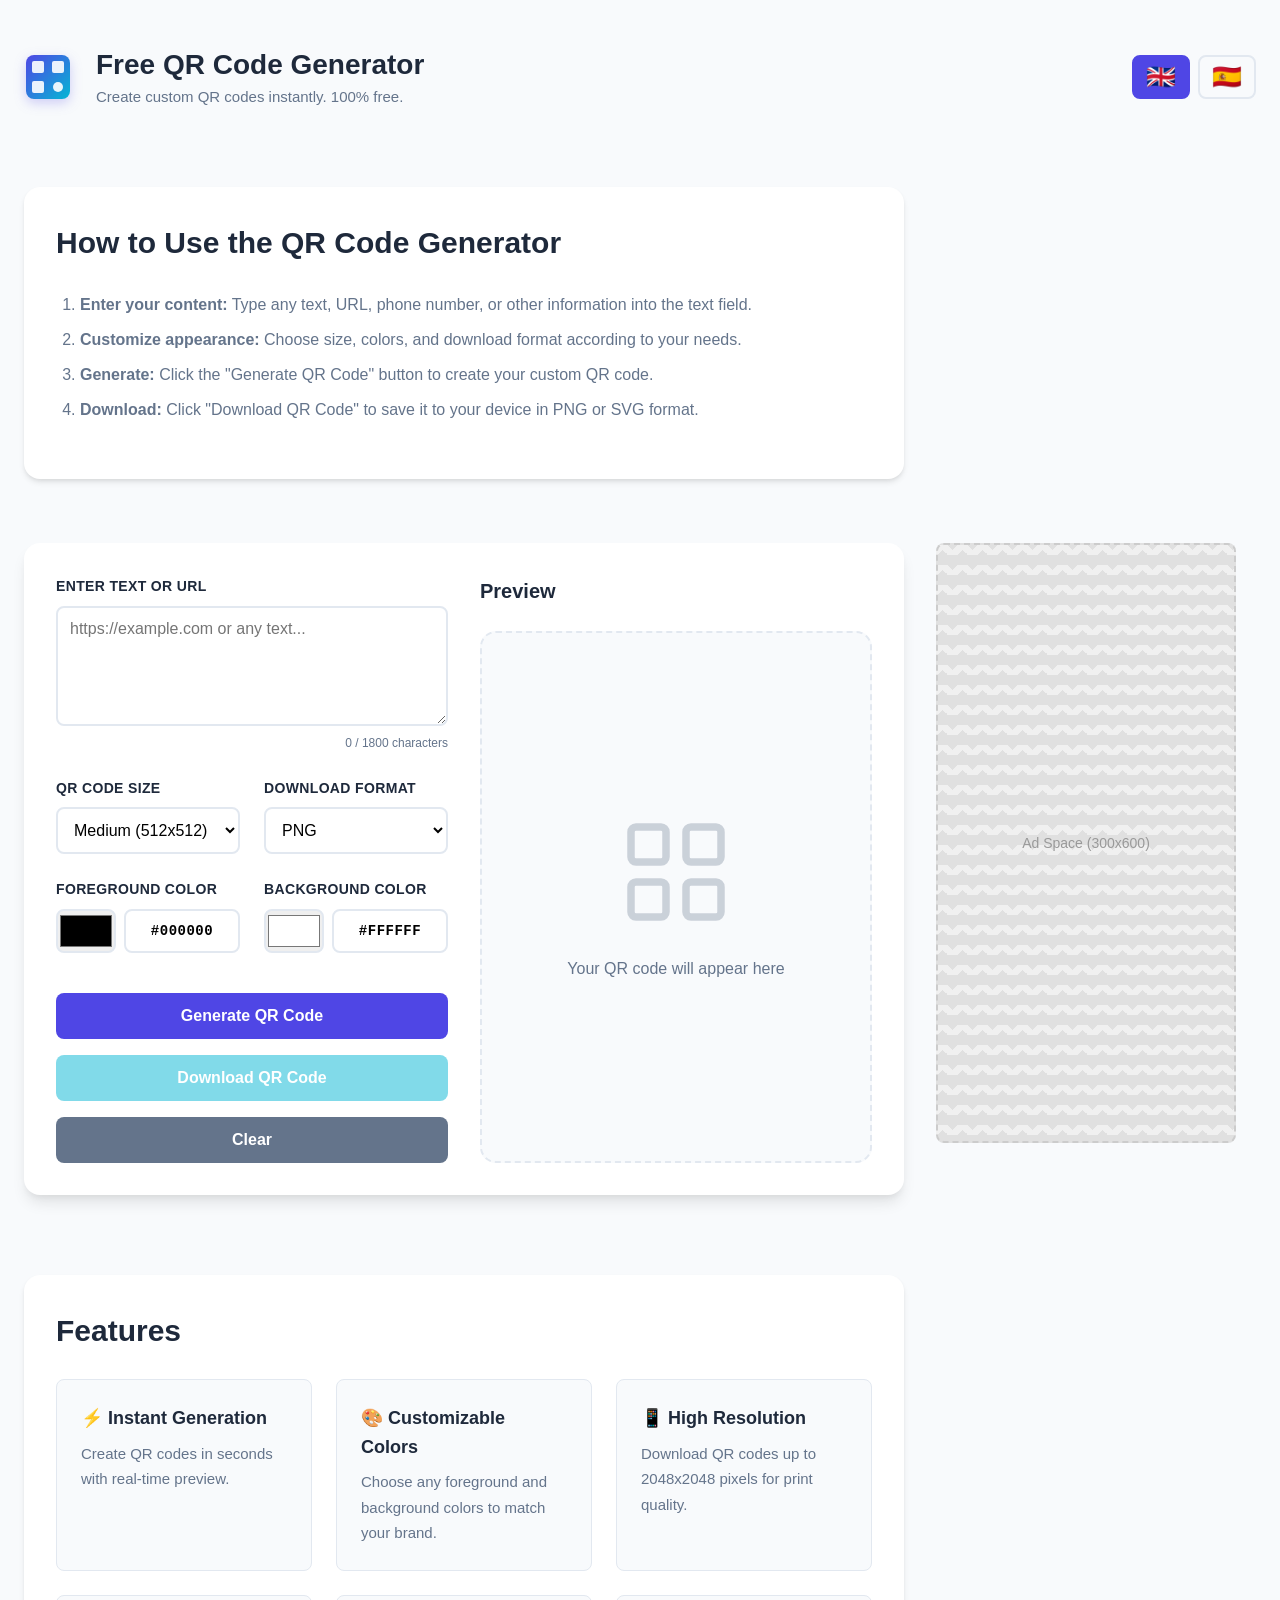
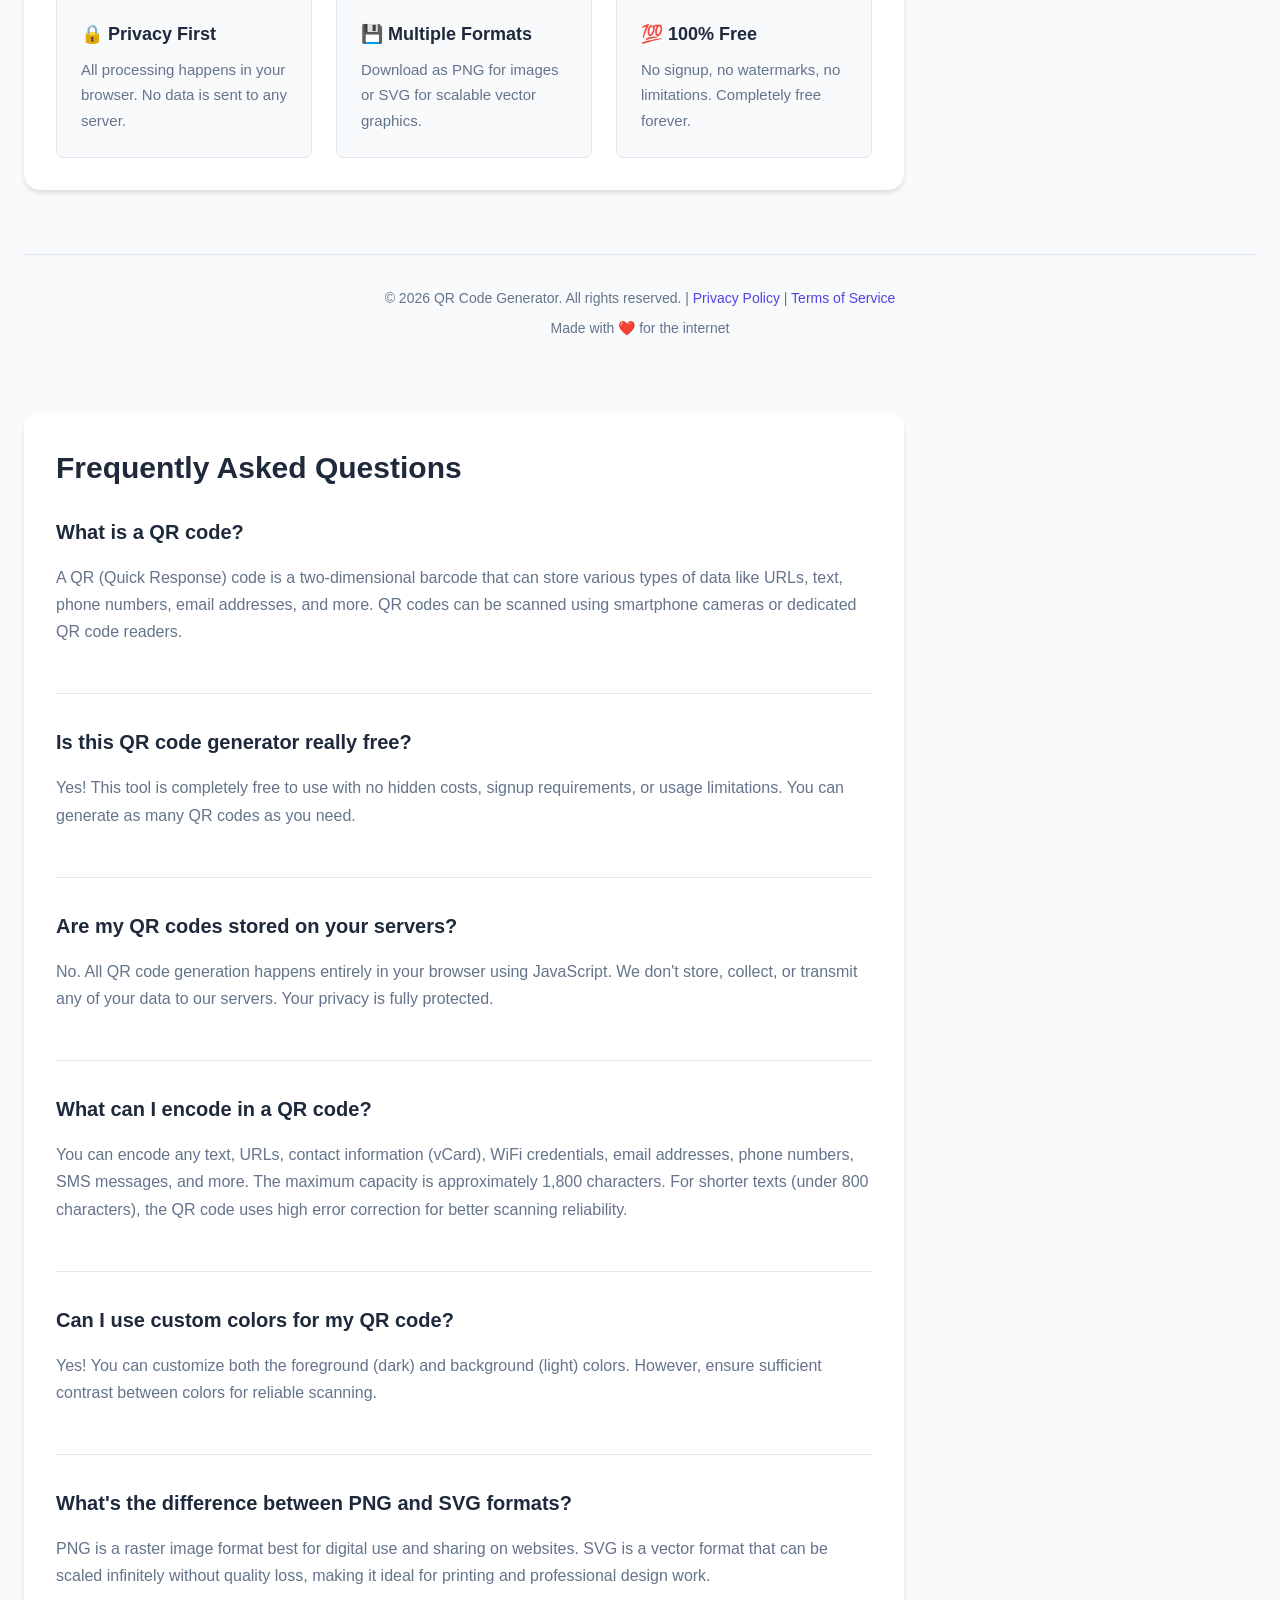
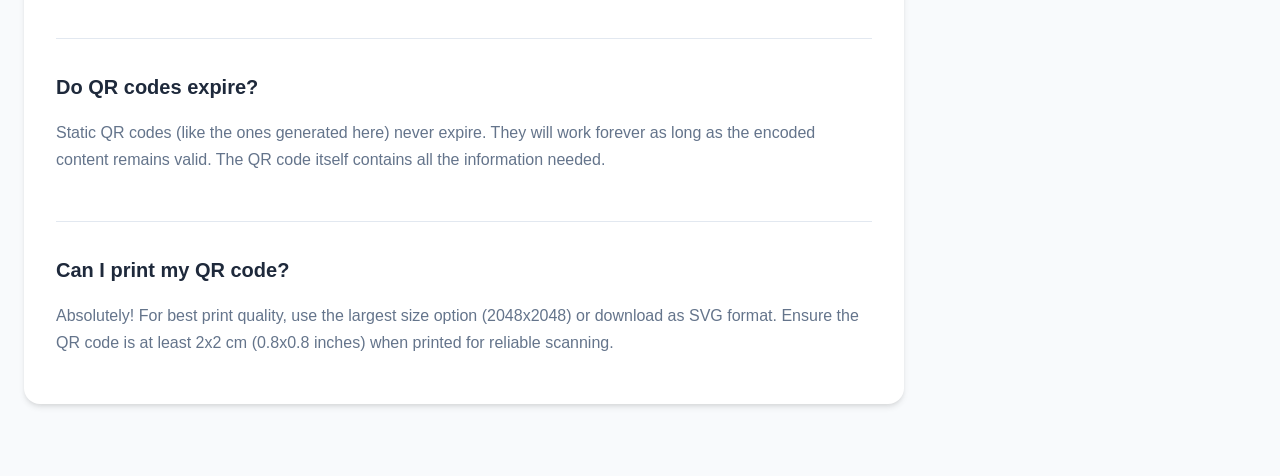
==== index.html @ e2b8b2aa "Comment out AdSense placeholders for clean appearance" ====
<!DOCTYPE html>
<html lang="en">

<head>
    <meta charset="UTF-8">
    <meta name="viewport" content="width=device-width, initial-scale=1.0">

    <!-- SEO Meta Tags -->
    <title>Free QR Code Generator - Create Custom QR Codes Online</title>
    <meta name="description"
        content="Generate free QR codes instantly. Create custom QR codes with colors, logos, and download in PNG or SVG format. No signup required. 100% free online QR code generator.">
    <meta name="keywords"
        content="qr code generator, free qr code, create qr code, custom qr code, qr code maker, online qr code generator">
    <meta name="author" content="QR Code Generator">
    <meta name="robots" content="index, follow">

    <!-- Open Graph / Facebook -->
    <meta property="og:type" content="website">
    <meta property="og:url" content="https://rohitjagtap1991.github.io/qr-code-generator/">
    <meta property="og:title" content="Free QR Code Generator - Create Custom QR Codes Online">
    <meta property="og:description"
        content="Generate free QR codes instantly. Create custom QR codes with colors and download in multiple formats.">
    <meta property="og:image" content="https://rohitjagtap1991.github.io/qr-code-generator/og-image.png">

    <!-- Twitter -->
    <meta property="twitter:card" content="summary_large_image">
    <meta property="twitter:url" content="https://rohitjagtap1991.github.io/qr-code-generator/">
    <meta property="twitter:title" content="Free QR Code Generator - Create Custom QR Codes Online">
    <meta property="twitter:description"
        content="Generate free QR codes instantly. Create custom QR codes with colors and download in multiple formats.">
    <meta property="twitter:image" content="https://rohitjagtap1991.github.io/qr-code-generator/og-image.png">

    <!-- Favicon -->
    <link rel="icon" type="image/svg+xml"
        href="data:image/svg+xml,%3Csvg xmlns='http://www.w3.org/2000/svg' viewBox='0 0 48 48'%3E%3Cdefs%3E%3ClinearGradient id='g' x1='0%25' y1='0%25' x2='100%25' y2='100%25'%3E%3Cstop offset='0%25' style='stop-color:%234f46e5'/%3E%3Cstop offset='100%25' style='stop-color:%2306b6d4'/%3E%3C/linearGradient%3E%3C/defs%3E%3Crect x='2' y='2' width='44' height='44' rx='8' fill='url(%23g)'/%3E%3Crect x='8' y='8' width='12' height='12' rx='2' fill='white' opacity='0.9'/%3E%3Crect x='28' y='8' width='12' height='12' rx='2' fill='white' opacity='0.9'/%3E%3Crect x='8' y='28' width='12' height='12' rx='2' fill='white' opacity='0.9'/%3E%3Ccircle cx='34' cy='34' r='5' fill='white' opacity='0.9'/%3E%3C/svg%3E">

    <!-- Stylesheet -->
    <link rel="stylesheet" href="style.css">

    <!-- QR Code Library (Local) -->
    <script src="qrcode.min.js"></script>

    <!-- Structured Data -->
    <script type="application/ld+json">
    {
      "@context": "https://schema.org",
      "@type": "WebApplication",
      "name": "QR Code Generator",
      "description": "Free online QR code generator with customization options",
      "url": "https://rohitjagtap1991.github.io/qr-code-generator/",
      "applicationCategory": "UtilityApplication",
      "offers": {
        "@type": "Offer",
        "price": "0",
        "priceCurrency": "USD"
      }
    }
    </script>
</head>

<body>
    <div class="container">
        <!-- Header -->
        <header>
            <div class="header-content">
                <svg class="logo" width="48" height="48" viewBox="0 0 48 48" fill="none"
                    xmlns="http://www.w3.org/2000/svg">
                    <defs>
                        <linearGradient id="logoGradient" x1="0%" y1="0%" x2="100%" y2="100%">
                            <stop offset="0%" style="stop-color:#4f46e5;stop-opacity:1" />
                            <stop offset="100%" style="stop-color:#06b6d4;stop-opacity:1" />
                        </linearGradient>
                    </defs>
                    <rect x="2" y="2" width="44" height="44" rx="8" fill="url(#logoGradient)" />
                    <rect x="8" y="8" width="12" height="12" rx="2" fill="white" opacity="0.9" />
                    <rect x="28" y="8" width="12" height="12" rx="2" fill="white" opacity="0.9" />
                    <rect x="8" y="28" width="12" height="12" rx="2" fill="white" opacity="0.9" />
                    <circle cx="34" cy="34" r="5" fill="white" opacity="0.9" />
                </svg>
                <div class="header-text">
                    <h1 data-i18n="title">Free QR Code Generator</h1>
                    <p class="subtitle" data-i18n="subtitle">Create custom QR codes instantly. 100% free.</p>
                </div>
                <!-- Language Switcher -->
                <div class="language-switcher">
                    <button class="lang-option" data-lang="en" onclick="i18n.setLanguage('en')" title="English">
                        <span class="flag">🇬🇧</span>
                    </button>
                    <button class="lang-option" data-lang="es" onclick="i18n.setLanguage('es')" title="Español">
                        <span class="flag">🇪🇸</span>
                    </button>
                </div>
            </div>
        </header>

        <!-- AdSense - Top Banner (Uncomment when approved) -->
        <!-- 
        <div class="ad-container ad-top">
            Google AdSense code will go here
            <div class="ad-placeholder">Ad Space (728x90)</div>
        </div>
        -->

        <!-- Main Tool -->
        <main>
            <div class="tool-wrapper">
                <!-- Left Panel: Input & Options -->
                <div class="input-panel">
                    <div class="input-group">
                        <label for="qr-text" data-i18n="inputLabel">Enter Text or URL</label>
                        <textarea id="qr-text" data-i18n="inputPlaceholder"
                            placeholder="https://example.com or any text..." rows="4" maxlength="1800"></textarea>
                        <small class="char-count"><span id="char-count">0</span> / 1800 <span
                                data-i18n="characters">characters</span></small>
                    </div>

                    <div class="options-grid">
                        <div class="input-group">
                            <label for="qr-size" data-i18n="sizeLabel">QR Code Size</label>
                            <select id="qr-size">
                                <option value="256" data-i18n-option="sizeSmall">Small (256x256)</option>
                                <option value="512" selected data-i18n-option="sizeMedium">Medium (512x512)</option>
                                <option value="1024" data-i18n-option="sizeLarge">Large (1024x1024)</option>
                                <option value="2048" data-i18n-option="sizeXLarge">Extra Large (2048x2048)</option>
                            </select>
                        </div>

                        <div class="input-group">
                            <label for="qr-format" data-i18n="formatLabel">Download Format</label>
                            <select id="qr-format">
                                <option value="png" selected>PNG</option>
                                <option value="svg">SVG</option>
                            </select>
                        </div>

                        <div class="input-group">
                            <label for="fg-color" data-i18n="fgColorLabel">Foreground Color</label>
                            <div class="color-input-wrapper">
                                <input type="color" id="fg-color" value="#000000">
                                <input type="text" id="fg-color-text" value="#000000" placeholder="#000000"
                                    maxlength="7" spellcheck="false">
                            </div>
                        </div>

                        <div class="input-group">
                            <label for="bg-color" data-i18n="bgColorLabel">Background Color</label>
                            <div class="color-input-wrapper">
                                <input type="color" id="bg-color" value="#ffffff">
                                <input type="text" id="bg-color-text" value="#ffffff" placeholder="#FFFFFF"
                                    maxlength="7" spellcheck="false">
                            </div>
                        </div>
                    </div>

                    <div class="button-group">
                        <button id="generate-btn" class="btn btn-primary" data-i18n="generateBtn">Generate QR
                            Code</button>
                        <button id="download-btn" class="btn btn-secondary" disabled data-i18n="downloadBtn">Download QR
                            Code</button>
                        <button id="clear-btn" class="btn btn-tertiary" data-i18n="clearBtn">Clear</button>
                    </div>
                </div>

                <!-- Right Panel: QR Code Preview -->
                <div class="preview-panel">
                    <div class="preview-header">
                        <h3 data-i18n="previewTitle">Preview</h3>
                    </div>
                    <div id="qr-code-container" class="qr-display">
                        <div class="placeholder">
                            <svg width="120" height="120" viewBox="0 0 24 24" fill="none" stroke="currentColor"
                                stroke-width="1.5">
                                <rect x="3" y="3" width="7" height="7" rx="1"></rect>
                                <rect x="14" y="3" width="7" height="7" rx="1"></rect>
                                <rect x="3" y="14" width="7" height="7" rx="1"></rect>
                                <rect x="14" y="14" width="7" height="7" rx="1"></rect>
                            </svg>
                            <p data-i18n="previewPlaceholder">Your QR code will appear here</p>
                        </div>
                    </div>
                </div>
            </div>

            <!-- AdSense - Below Tool (Uncomment when approved) -->
            <!-- 
            <div class="ad-container ad-below-tool">
                <div class="ad-placeholder">Ad Space (728x90)</div>
            </div>
            -->
        </main>

        <!-- How to Use Section (SEO Content) -->
        <section class="content-section">
            <h2 data-i18n="howToTitle">How to Use the QR Code Generator</h2>
            <ol>
                <li data-i18n="howToStep1"><strong>Enter your content:</strong> Type any text, URL, phone number, or
                    other information into the
                    text field.</li>
                <li data-i18n="howToStep2"><strong>Customize appearance:</strong> Choose size, colors, and download
                    format according to your
                    needs.</li>
                <li data-i18n="howToStep3"><strong>Generate:</strong> Click the "Generate QR Code" button to create your
                    custom QR code.</li>
                <li data-i18n="howToStep4"><strong>Download:</strong> Click "Download QR Code" to save it to your device
                    in PNG or SVG format.
                </li>
            </ol>
        </section>

        <!-- Features Section (SEO Content) -->
        <section class="content-section">
            <h2 data-i18n="featuresTitle">Features</h2>
            <div class="features-grid">
                <div class="feature-card">
                    <h3 data-i18n="feature1Title">⚡ Instant Generation</h3>
                    <p data-i18n="feature1Desc">Create QR codes in seconds with real-time preview.</p>
                </div>
                <div class="feature-card">
                    <h3 data-i18n="feature2Title">🎨 Customizable Colors</h3>
                    <p data-i18n="feature2Desc">Choose any foreground and background colors to match your brand.</p>
                </div>
                <div class="feature-card">
                    <h3 data-i18n="feature3Title">📱 High Resolution</h3>
                    <p data-i18n="feature3Desc">Download QR codes up to 2048x2048 pixels for print quality.</p>
                </div>
                <div class="feature-card">
                    <h3 data-i18n="feature4Title">🔒 Privacy First</h3>
                    <p data-i18n="feature4Desc">All processing happens in your browser. No data is sent to any server.
                    </p>
                </div>
                <div class="feature-card">
                    <h3 data-i18n="feature5Title">💾 Multiple Formats</h3>
                    <p data-i18n="feature5Desc">Download as PNG for images or SVG for scalable vector graphics.</p>
                </div>
                <div class="feature-card">
                    <h3 data-i18n="feature6Title">💯 100% Free</h3>
                    <p data-i18n="feature6Desc">No signup, no watermarks, no limitations. Completely free forever.</p>
                </div>
            </div>
        </section>

        <!-- FAQ Section (SEO Content) -->
        <section class="content-section faq-section">
            <h2 data-i18n="faqTitle">Frequently Asked Questions</h2>

            <div class="faq-item">
                <h3 data-i18n="faq1Q">What is a QR code?</h3>
                <p data-i18n="faq1A">A QR (Quick Response) code is a two-dimensional barcode that can store various
                    types of data like
                    URLs, text, phone numbers, email addresses, and more. QR codes can be scanned using smartphone
                    cameras or dedicated QR code readers.</p>
            </div>

            <div class="faq-item">
                <h3 data-i18n="faq2Q">Is this QR code generator really free?</h3>
                <p data-i18n="faq2A">Yes! This tool is completely free to use with no hidden costs, signup requirements,
                    or usage
                    limitations. You can generate as many QR codes as you need.</p>
            </div>

            <div class="faq-item">
                <h3 data-i18n="faq3Q">Are my QR codes stored on your servers?</h3>
                <p data-i18n="faq3A">No. All QR code generation happens entirely in your browser using JavaScript. We
                    don't store,
                    collect, or transmit any of your data to our servers. Your privacy is fully protected.</p>
            </div>

            <div class="faq-item">
                <h3 data-i18n="faq4Q">What can I encode in a QR code?</h3>
                <p data-i18n="faq4A">You can encode any text, URLs, contact information (vCard), WiFi credentials, email
                    addresses, phone
                    numbers, SMS messages, and more. The maximum capacity is approximately 1,800 characters. For shorter
                    texts (under 800 characters), the QR code uses high error correction for better scanning
                    reliability.</p>
            </div>

            <div class="faq-item">
                <h3 data-i18n="faq5Q">Can I use custom colors for my QR code?</h3>
                <p data-i18n="faq5A">Yes! You can customize both the foreground (dark) and background (light) colors.
                    However, ensure
                    sufficient contrast between colors for reliable scanning.</p>
            </div>

            <div class="faq-item">
                <h3 data-i18n="faq6Q">What's the difference between PNG and SVG formats?</h3>
                <p data-i18n="faq6A">PNG is a raster image format best for digital use and sharing on websites. SVG is a
                    vector format
                    that can be scaled infinitely without quality loss, making it ideal for printing and professional
                    design work.</p>
            </div>

            <div class="faq-item">
                <h3 data-i18n="faq7Q">Do QR codes expire?</h3>
                <p data-i18n="faq7A">Static QR codes (like the ones generated here) never expire. They will work forever
                    as long as the
                    encoded content remains valid. The QR code itself contains all the information needed.</p>
            </div>

            <div class="faq-item">
                <h3 data-i18n="faq8Q">Can I print my QR code?</h3>
                <p data-i18n="faq8A">Absolutely! For best print quality, use the largest size option (2048x2048) or
                    download as SVG
                    format. Ensure the QR code is at least 2x2 cm (0.8x0.8 inches) when printed for reliable scanning.
                </p>
            </div>
        </section>

        <!-- AdSense Placeholder - Sidebar (Desktop) -->
        <aside class="ad-sidebar">
            <div class="ad-placeholder-vertical">Ad Space (300x600)</div>
        </aside>

        <!-- Footer -->
        <footer>
            <p>&copy; 2026 QR Code Generator. <span data-i18n="footerRights">All rights reserved.</span> | <a
                    href="privacy-policy.html" data-i18n="footerPrivacy">Privacy Policy</a> |
                <a href="terms-of-service.html" data-i18n="footerTerms">Terms of Service</a>
            </p>
            <p data-i18n="footerMade">Made with ❤️ for the internet</p>
        </footer>
    </div>

    <!-- Toast Notification Container -->
    <div id="toast-container" aria-live="polite" aria-atomic="true"></div>

    <!-- i18n JavaScript -->
    <script src="i18n.js"></script>
    <!-- Main JavaScript -->
    <script src="script.js"></script>
</body>

</html>
---- style.css ----
/* Reset and Base Styles */
* {
    margin: 0;
    padding: 0;
    box-sizing: border-box;
}

:root {
    /* Colors */
    --primary-color: #4f46e5;
    --primary-hover: #4338ca;
    --secondary-color: #06b6d4;
    --secondary-hover: #0891b2;
    --tertiary-color: #64748b;
    --tertiary-hover: #475569;
    --bg-color: #f8fafc;
    --card-bg: #ffffff;
    --text-primary: #1e293b;
    --text-secondary: #64748b;
    --border-color: #e2e8f0;
    --success-color: #10b981;
    --error-color: #ef4444;

    /* Spacing */
    --spacing-xs: 0.5rem;
    --spacing-sm: 1rem;
    --spacing-md: 1.5rem;
    --spacing-lg: 2rem;
    --spacing-xl: 3rem;

    /* Border Radius */
    --radius-sm: 0.375rem;
    --radius-md: 0.5rem;
    --radius-lg: 1rem;

    /* Shadows */
    --shadow-sm: 0 1px 2px 0 rgba(0, 0, 0, 0.05);
    --shadow-md: 0 4px 6px -1px rgba(0, 0, 0, 0.1), 0 2px 4px -1px rgba(0, 0, 0, 0.06);
    --shadow-lg: 0 10px 15px -3px rgba(0, 0, 0, 0.1), 0 4px 6px -2px rgba(0, 0, 0, 0.05);
    --shadow-xl: 0 20px 25px -5px rgba(0, 0, 0, 0.1), 0 10px 10px -5px rgba(0, 0, 0, 0.04);
}

body {
    font-family: -apple-system, BlinkMacSystemFont, 'Segoe UI', Roboto, 'Helvetica Neue', Arial, sans-serif;
    background-color: var(--bg-color);
    color: var(--text-primary);
    line-height: 1.6;
    min-height: 100vh;
    display: flex;
    flex-direction: column;
}

.container {
    max-width: 1400px;
    margin: 0 auto;
    padding: var(--spacing-md);
    width: 100%;
}

/* Header */
header {
    margin-bottom: var(--spacing-md);
    padding: var(--spacing-md) 0;
}

.header-content {
    display: flex;
    align-items: center;
    gap: var(--spacing-md);
    justify-content: center;
}

.header-text {
    text-align: left;
}

header h1 {
    font-size: 1.75rem;
    font-weight: 700;
    color: var(--text-primary);
    margin: 0;
    line-height: 1.2;
}

.logo {
    width: 48px;
    height: 48px;
    flex-shrink: 0;
    filter: drop-shadow(0 4px 6px rgba(79, 70, 229, 0.25));
    transition: transform 0.3s ease;
}

.logo:hover {
    transform: scale(1.05);
}

.subtitle {
    font-size: 0.9375rem;
    color: var(--text-secondary);
    margin: 0.25rem 0 0 0;
    line-height: 1.4;
}

/* Language Switcher */
.language-switcher {
    display: flex;
    gap: 0.5rem;
    margin-left: auto;
}

.lang-option {
    background: transparent;
    border: 2px solid var(--border-color);
    border-radius: var(--radius-md);
    padding: 0.5rem 0.75rem;
    cursor: pointer;
    transition: all 0.2s ease;
    font-size: 1.5rem;
    line-height: 1;
}

.lang-option:hover {
    border-color: var(--primary-color);
    transform: translateY(-2px);
    box-shadow: var(--shadow-sm);
}

.lang-option.active {
    border-color: var(--primary-color);
    background: var(--primary-color);
}

.lang-option .flag {
    display: block;
}

/* Ad Containers */
.ad-container {
    margin: var(--spacing-lg) auto;
    display: flex;
    justify-content: center;
    align-items: center;
}

.ad-placeholder,
.ad-placeholder-vertical {
    background: linear-gradient(135deg, #f0f0f0 25%, transparent 25%),
        linear-gradient(225deg, #f0f0f0 25%, transparent 25%),
        linear-gradient(45deg, #f0f0f0 25%, transparent 25%),
        linear-gradient(315deg, #f0f0f0 25%, #e0e0e0 25%);
    background-size: 20px 20px;
    background-position: 0 0, 10px 0, 10px -10px, 0px 10px;
    border: 2px dashed #ccc;
    border-radius: var(--radius-md);
    display: flex;
    align-items: center;
    justify-content: center;
    color: #999;
    font-size: 0.875rem;
    font-weight: 500;
}

.ad-placeholder {
    width: 728px;
    height: 90px;
    max-width: 100%;
}

.ad-placeholder-vertical {
    width: 300px;
    height: 600px;
}

.ad-sidebar {
    display: none;
}

.ad-top {
    margin-top: 0;
}

.ad-below-tool {
    margin-top: var(--spacing-xl);
}

/* Main Tool Wrapper */
main {
    margin-bottom: var(--spacing-xl);
}

.tool-wrapper {
    display: grid;
    grid-template-columns: 1fr 1fr;
    gap: var(--spacing-lg);
    background: var(--card-bg);
    border-radius: var(--radius-lg);
    padding: var(--spacing-lg);
    box-shadow: var(--shadow-lg);
}

/* Input Panel */
.input-panel {
    display: flex;
    flex-direction: column;
    gap: var(--spacing-md);
}

.input-group {
    display: flex;
    flex-direction: column;
    gap: var(--spacing-xs);
}

label {
    font-weight: 600;
    font-size: 0.875rem;
    color: var(--text-primary);
    text-transform: uppercase;
    letter-spacing: 0.025em;
}

textarea,
select,
input[type="text"] {
    width: 100%;
    padding: 0.75rem;
    border: 2px solid var(--border-color);
    border-radius: var(--radius-md);
    font-size: 1rem;
    font-family: inherit;
    transition: all 0.2s ease;
    background: var(--card-bg);
}

textarea {
    resize: vertical;
    min-height: 120px;
}

textarea:focus,
select:focus,
input[type="text"]:focus {
    outline: none;
    border-color: var(--primary-color);
    box-shadow: 0 0 0 3px rgba(79, 70, 229, 0.1);
}

.char-count {
    font-size: 0.75rem;
    color: var(--text-secondary);
    text-align: right;
}

.options-grid {
    display: grid;
    grid-template-columns: 1fr 1fr;
    gap: var(--spacing-md);
}

/* Color Input */
.color-input-wrapper {
    display: flex;
    gap: var(--spacing-xs);
    align-items: center;
}

input[type="color"] {
    width: 60px;
    height: 44px;
    border: 2px solid var(--border-color);
    border-radius: var(--radius-md);
    cursor: pointer;
    transition: all 0.2s ease;
}

input[type="color"]:hover {
    border-color: var(--primary-color);
}

#fg-color-text,
#bg-color-text {
    flex: 1;
    font-family: 'Courier New', monospace;
    font-size: 14px;
    font-weight: 600;
    text-align: center;
    letter-spacing: 0.5px;
    transition: all 0.2s ease;
    cursor: text;
}

#fg-color-text:focus,
#bg-color-text:focus {
    border-color: var(--primary-color);
    outline: none;
    box-shadow: 0 0 0 3px rgba(79, 70, 229, 0.1);
}

#fg-color-text::placeholder,
#bg-color-text::placeholder {
    color: var(--text-secondary);
    opacity: 0.5;
}

/* Buttons */
.button-group {
    display: flex;
    flex-direction: column;
    gap: var(--spacing-sm);
    margin-top: var(--spacing-sm);
}

.btn {
    padding: 0.875rem 1.5rem;
    font-size: 1rem;
    font-weight: 600;
    border: none;
    border-radius: var(--radius-md);
    cursor: pointer;
    transition: all 0.2s ease;
    text-align: center;
    font-family: inherit;
}

.btn:disabled {
    opacity: 0.5;
    cursor: not-allowed;
}

.btn-primary {
    background: var(--primary-color);
    color: white;
}

.btn-primary:hover:not(:disabled) {
    background: var(--primary-hover);
    transform: translateY(-1px);
    box-shadow: var(--shadow-md);
}

.btn-secondary {
    background: var(--secondary-color);
    color: white;
}

.btn-secondary:hover:not(:disabled) {
    background: var(--secondary-hover);
    transform: translateY(-1px);
    box-shadow: var(--shadow-md);
}

.btn-tertiary {
    background: var(--tertiary-color);
    color: white;
}

.btn-tertiary:hover {
    background: var(--tertiary-hover);
}

/* Preview Panel */
.preview-panel {
    display: flex;
    flex-direction: column;
}

.preview-header {
    margin-bottom: var(--spacing-md);
}

.preview-header h3 {
    font-size: 1.25rem;
    font-weight: 600;
}

.qr-display {
    flex: 1;
    display: flex;
    align-items: center;
    justify-content: center;
    background: var(--bg-color);
    border: 2px dashed var(--border-color);
    border-radius: var(--radius-lg);
    padding: var(--spacing-lg);
    min-height: 400px;
}

.qr-display canvas,
.qr-display svg,
.qr-display img {
    max-width: 100%;
    height: auto;
}

/* QR Code Wrapper with Quiet Zone (ISO/IEC 18004 standard) */
.qr-code-wrapper {
    display: inline-block;
    background: white;
    padding: 20px;
    border-radius: var(--radius-md);
    box-shadow: var(--shadow-md);
}

.qr-code-wrapper canvas,
.qr-code-wrapper svg {
    display: block;
}

.placeholder {
    display: flex;
    flex-direction: column;
    align-items: center;
    gap: var(--spacing-md);
    color: var(--text-secondary);
    text-align: center;
}

.placeholder svg {
    opacity: 0.3;
}

.placeholder p {
    font-size: 1rem;
}

/* Content Sections (SEO) */
.content-section {
    background: var(--card-bg);
    border-radius: var(--radius-lg);
    padding: var(--spacing-lg);
    margin-bottom: var(--spacing-lg);
    box-shadow: var(--shadow-md);
}

.content-section h2 {
    font-size: 1.875rem;
    font-weight: 700;
    margin-bottom: var(--spacing-md);
    color: var(--text-primary);
}

.content-section h3 {
    font-size: 1.25rem;
    font-weight: 600;
    margin-bottom: var(--spacing-sm);
    color: var(--text-primary);
}

.content-section p,
.content-section li {
    color: var(--text-secondary);
    line-height: 1.7;
    margin-bottom: var(--spacing-sm);
}

.content-section ol,
.content-section ul {
    margin-left: var(--spacing-md);
    margin-bottom: var(--spacing-md);
}

.content-section li {
    margin-bottom: var(--spacing-xs);
}

/* Features Grid */
.features-grid {
    display: grid;
    grid-template-columns: repeat(auto-fit, minmax(250px, 1fr));
    gap: var(--spacing-md);
    margin-top: var(--spacing-md);
}

.feature-card {
    padding: var(--spacing-md);
    background: var(--bg-color);
    border-radius: var(--radius-md);
    border: 1px solid var(--border-color);
    transition: all 0.2s ease;
}

.feature-card:hover {
    transform: translateY(-2px);
    box-shadow: var(--shadow-md);
    border-color: var(--primary-color);
}

.feature-card h3 {
    font-size: 1.125rem;
    margin-bottom: var(--spacing-xs);
}

.feature-card p {
    font-size: 0.9375rem;
    margin-bottom: 0;
}

/* FAQ Section */
.faq-section {
    margin-bottom: var(--spacing-xl);
}

.faq-item {
    margin-bottom: var(--spacing-lg);
    padding-bottom: var(--spacing-lg);
    border-bottom: 1px solid var(--border-color);
}

.faq-item:last-child {
    border-bottom: none;
    margin-bottom: 0;
    padding-bottom: 0;
}

/* Footer */
footer {
    text-align: center;
    padding: var(--spacing-lg) 0;
    color: var(--text-secondary);
    border-top: 1px solid var(--border-color);
    margin-top: auto;
}

footer p {
    margin-bottom: var(--spacing-xs);
    font-size: 0.875rem;
}

footer a {
    color: var(--primary-color);
    text-decoration: none;
    transition: color 0.2s ease;
}

footer a:hover {
    color: var(--primary-hover);
    text-decoration: underline;
}

/* Responsive Design */
@media (max-width: 1200px) {
    .ad-sidebar {
        display: none;
    }
}

@media (max-width: 968px) {
    .header-content {
        flex-direction: column;
        text-align: center;
    }

    .header-text {
        text-align: center;
    }

    .language-switcher {
        margin-left: 0;
        justify-content: center;
    }

    header h1 {
        font-size: 1.5rem;
    }

    .tool-wrapper {
        grid-template-columns: 1fr;
    }

    .qr-display {
        min-height: 300px;
    }
}

@media (max-width: 768px) {
    .container {
        padding: var(--spacing-sm);
    }

    header h1 {
        font-size: 1.375rem;
    }

    .subtitle {
        font-size: 0.875rem;
    }

    .tool-wrapper {
        padding: var(--spacing-md);
    }

    .options-grid {
        grid-template-columns: 1fr;
    }

    .features-grid {
        grid-template-columns: 1fr;
    }

    .ad-placeholder {
        width: 100%;
        height: 100px;
    }

    .content-section {
        padding: var(--spacing-md);
    }

    .content-section h2 {
        font-size: 1.5rem;
    }
}

@media (max-width: 480px) {
    header {
        padding: var(--spacing-sm) 0;
    }

    .logo {
        width: 40px;
        height: 40px;
    }

    header h1 {
        font-size: 1.25rem;
    }

    .subtitle {
        font-size: 0.8125rem;
    }

    .button-group {
        gap: var(--spacing-xs);
    }

    .btn {
        padding: 0.75rem 1.25rem;
        font-size: 0.9375rem;
    }

    .qr-display {
        min-height: 250px;
        padding: var(--spacing-md);
    }
}

/* Desktop Sidebar Ad */
@media (min-width: 1200px) {
    .container {
        display: grid;
        grid-template-columns: 1fr 320px;
        gap: var(--spacing-lg);
        grid-template-areas:
            "header header"
            "ad-top ad-top"
            "main sidebar"
            "content sidebar"
            "footer footer";
    }

    header {
        grid-area: header;
    }

    .ad-top {
        grid-area: ad-top;
    }

    main {
        grid-area: main;
    }

    .content-section {
        grid-column: 1;
    }

    .ad-sidebar {
        grid-area: sidebar;
        display: block;
        position: sticky;
        top: var(--spacing-md);
        align-self: start;
    }

    footer {
        grid-area: footer;
    }
}

/* Animations */
@keyframes fadeIn {
    from {
        opacity: 0;
        transform: translateY(10px);
    }

    to {
        opacity: 1;
        transform: translateY(0);
    }
}

.qr-display canvas,
.qr-display svg,
.qr-display img {
    animation: fadeIn 0.3s ease;
}

/* Print Styles */
@media print {
    body {
        background: white;
    }

    .ad-container,
    .ad-sidebar,
    footer,
    .button-group,
    .input-panel {
        display: none !important;
    }

    .tool-wrapper {
        box-shadow: none;
        border: 1px solid #000;
    }

    .qr-display {
        border: none;
        min-height: auto;
    }
}

/* Accessibility */
.btn:focus,
textarea:focus,
select:focus,
input:focus {
    outline: 2px solid var(--primary-color);
    outline-offset: 2px;
}

/* Loading State */
.btn.loading {
    position: relative;
    color: transparent;
}

.btn.loading::after {
    content: "";
    position: absolute;
    width: 16px;
    height: 16px;
    top: 50%;
    left: 50%;
    margin-left: -8px;
    margin-top: -8px;
    border: 2px solid transparent;
    border-top-color: white;
    border-radius: 50%;
    animation: spin 0.6s linear infinite;
}

@keyframes spin {
    to {
        transform: rotate(360deg);
    }
}

/* Legal Pages Styling */
.legal-content {
    max-width: 900px;
    margin: 0 auto;
    line-height: 1.8;
}

.legal-content h2 {
    margin-top: var(--spacing-xl);
    margin-bottom: var(--spacing-md);
    font-size: 1.75rem;
    color: var(--text-primary);
    border-bottom: 2px solid var(--border-color);
    padding-bottom: var(--spacing-sm);
}

.legal-content h3 {
    margin-top: var(--spacing-lg);
    margin-bottom: var(--spacing-sm);
    font-size: 1.25rem;
    color: var(--text-primary);
}

.legal-content p {
    margin-bottom: var(--spacing-md);
    color: var(--text-secondary);
}

.legal-content ul {
    margin-bottom: var(--spacing-md);
    margin-left: var(--spacing-lg);
}

.legal-content li {
    margin-bottom: var(--spacing-xs);
    color: var(--text-secondary);
}

.legal-content a {
    color: var(--primary-color);
    text-decoration: underline;
}

.legal-content a:hover {
    color: var(--primary-hover);
}

.legal-content strong {
    color: var(--text-primary);
    font-weight: 600;
}

/* Toast Notifications */
#toast-container {
    position: fixed;
    bottom: 20px;
    right: 20px;
    z-index: 10000;
    display: flex;
    flex-direction: column-reverse;
    gap: 12px;
    pointer-events: none;
    max-width: 400px;
}

.toast {
    pointer-events: auto;
    background: white;
    border-radius: var(--radius-lg);
    padding: 16px 20px;
    box-shadow: 0 4px 12px rgba(0, 0, 0, 0.15), 0 0 0 1px rgba(0, 0, 0, 0.05);
    display: flex;
    align-items: center;
    gap: 12px;
    min-width: 300px;
    animation: toast-slide-in 0.3s cubic-bezier(0.34, 1.56, 0.64, 1);
    transform-origin: right center;
}

.toast.toast-exit {
    animation: toast-slide-out 0.2s ease-out forwards;
}

.toast-icon {
    font-size: 24px;
    line-height: 1;
    flex-shrink: 0;
}

.toast-content {
    flex: 1;
    font-size: 14px;
    line-height: 1.5;
    color: var(--text-primary);
}

.toast-close {
    background: transparent;
    border: none;
    color: var(--text-secondary);
    cursor: pointer;
    padding: 4px;
    border-radius: var(--radius-sm);
    display: flex;
    align-items: center;
    justify-content: center;
    transition: all 0.2s ease;
    font-size: 18px;
    line-height: 1;
    flex-shrink: 0;
}

.toast-close:hover {
    background: var(--bg-color);
    color: var(--text-primary);
}

.toast-success {
    border-left: 4px solid #10b981;
}

.toast-success .toast-icon {
    color: #10b981;
}

.toast-error {
    border-left: 4px solid #ef4444;
}

.toast-error .toast-icon {
    color: #ef4444;
}

.toast-info {
    border-left: 4px solid #3b82f6;
}

.toast-info .toast-icon {
    color: #3b82f6;
}

.toast-warning {
    border-left: 4px solid #f59e0b;
}

.toast-warning .toast-icon {
    color: #f59e0b;
}

@keyframes toast-slide-in {
    from {
        transform: translateX(400px);
        opacity: 0;
    }

    to {
        transform: translateX(0);
        opacity: 1;
    }
}

@keyframes toast-slide-out {
    from {
        transform: translateX(0) scale(1);
        opacity: 1;
    }

    to {
        transform: translateX(400px) scale(0.9);
        opacity: 0;
    }
}

/* Mobile responsive */
@media (max-width: 480px) {
    #toast-container {
        bottom: 12px;
        right: 12px;
        left: 12px;
        max-width: none;
    }

    .toast {
        min-width: auto;
    }

    @keyframes toast-slide-in {
        from {
            transform: translateX(400px);
            opacity: 0;
        }

        to {
            transform: translateX(0);
            opacity: 1;
        }
    }

    @keyframes toast-slide-out {
        from {
            transform: translateX(0) scale(1);
            opacity: 1;
        }

        to {
            transform: translateX(400px) scale(0.95);
            opacity: 0;
        }
    }
}
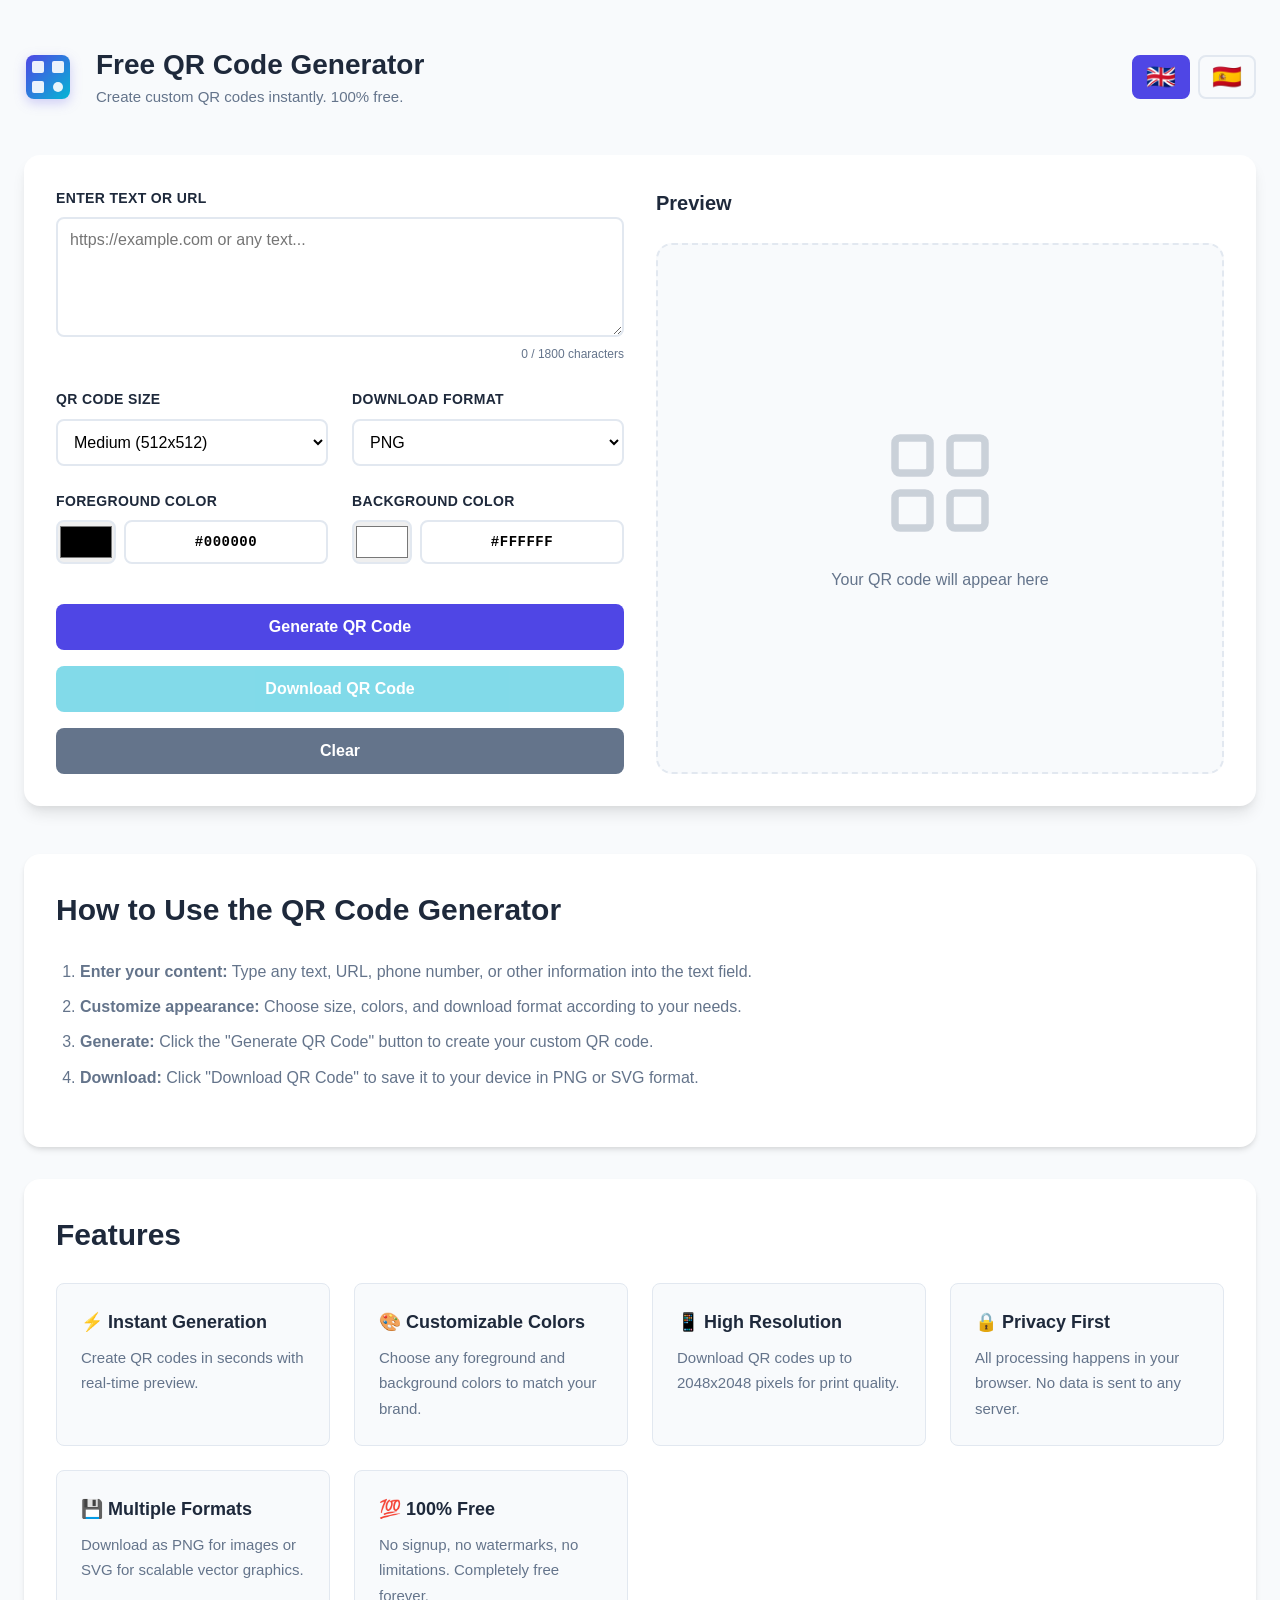
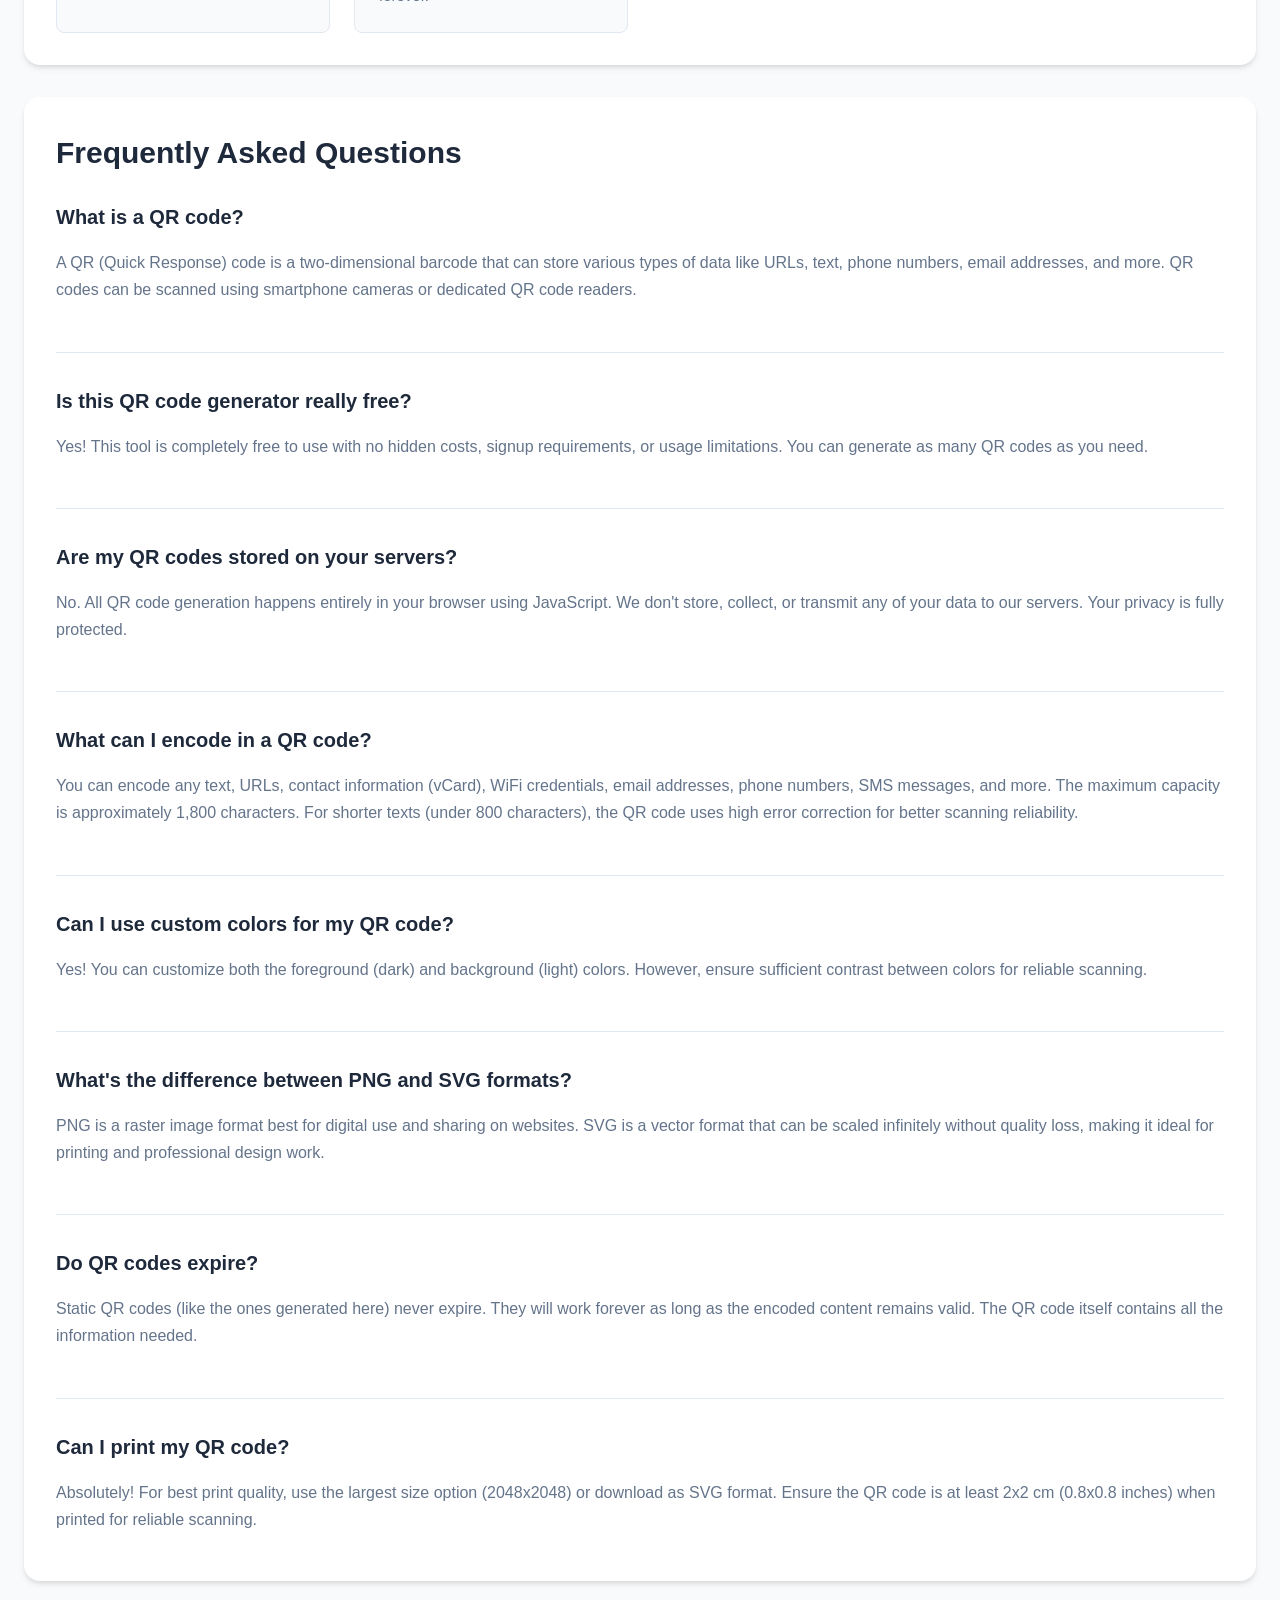
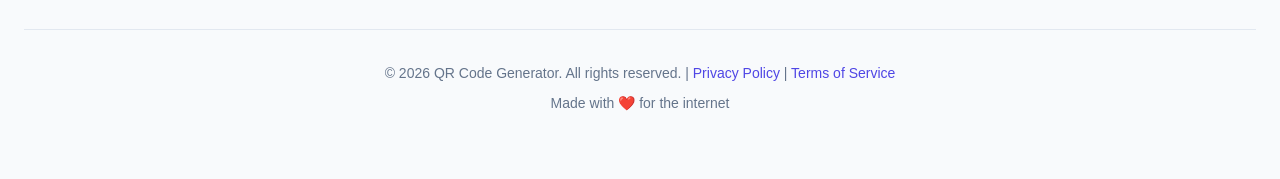
==== commit d5d32425: "Rearrange the sections" ====
--- a/index.html
+++ b/index.html
@@ -93,14 +93,6 @@
             </div>
         </header>
 
-        <!-- AdSense - Top Banner (Uncomment when approved) -->
-        <!-- 
-        <div class="ad-container ad-top">
-            Google AdSense code will go here
-            <div class="ad-placeholder">Ad Space (728x90)</div>
-        </div>
-        -->
-
         <!-- Main Tool -->
         <main>
             <div class="tool-wrapper">
@@ -180,13 +172,6 @@
                     </div>
                 </div>
             </div>
-
-            <!-- AdSense - Below Tool (Uncomment when approved) -->
-            <!-- 
-            <div class="ad-container ad-below-tool">
-                <div class="ad-placeholder">Ad Space (728x90)</div>
-            </div>
-            -->
         </main>
 
         <!-- How to Use Section (SEO Content) -->
@@ -305,11 +290,6 @@
             </div>
         </section>
 
-        <!-- AdSense Placeholder - Sidebar (Desktop) -->
-        <aside class="ad-sidebar">
-            <div class="ad-placeholder-vertical">Ad Space (300x600)</div>
-        </aside>
-
         <!-- Footer -->
         <footer>
             <p>&copy; 2026 QR Code Generator. <span data-i18n="footerRights">All rights reserved.</span> | <a
--- a/style.css
+++ b/style.css
@@ -644,49 +644,6 @@
     }
 }
 
-/* Desktop Sidebar Ad */
-@media (min-width: 1200px) {
-    .container {
-        display: grid;
-        grid-template-columns: 1fr 320px;
-        gap: var(--spacing-lg);
-        grid-template-areas:
-            "header header"
-            "ad-top ad-top"
-            "main sidebar"
-            "content sidebar"
-            "footer footer";
-    }
-
-    header {
-        grid-area: header;
-    }
-
-    .ad-top {
-        grid-area: ad-top;
-    }
-
-    main {
-        grid-area: main;
-    }
-
-    .content-section {
-        grid-column: 1;
-    }
-
-    .ad-sidebar {
-        grid-area: sidebar;
-        display: block;
-        position: sticky;
-        top: var(--spacing-md);
-        align-self: start;
-    }
-
-    footer {
-        grid-area: footer;
-    }
-}
-
 /* Animations */
 @keyframes fadeIn {
     from {
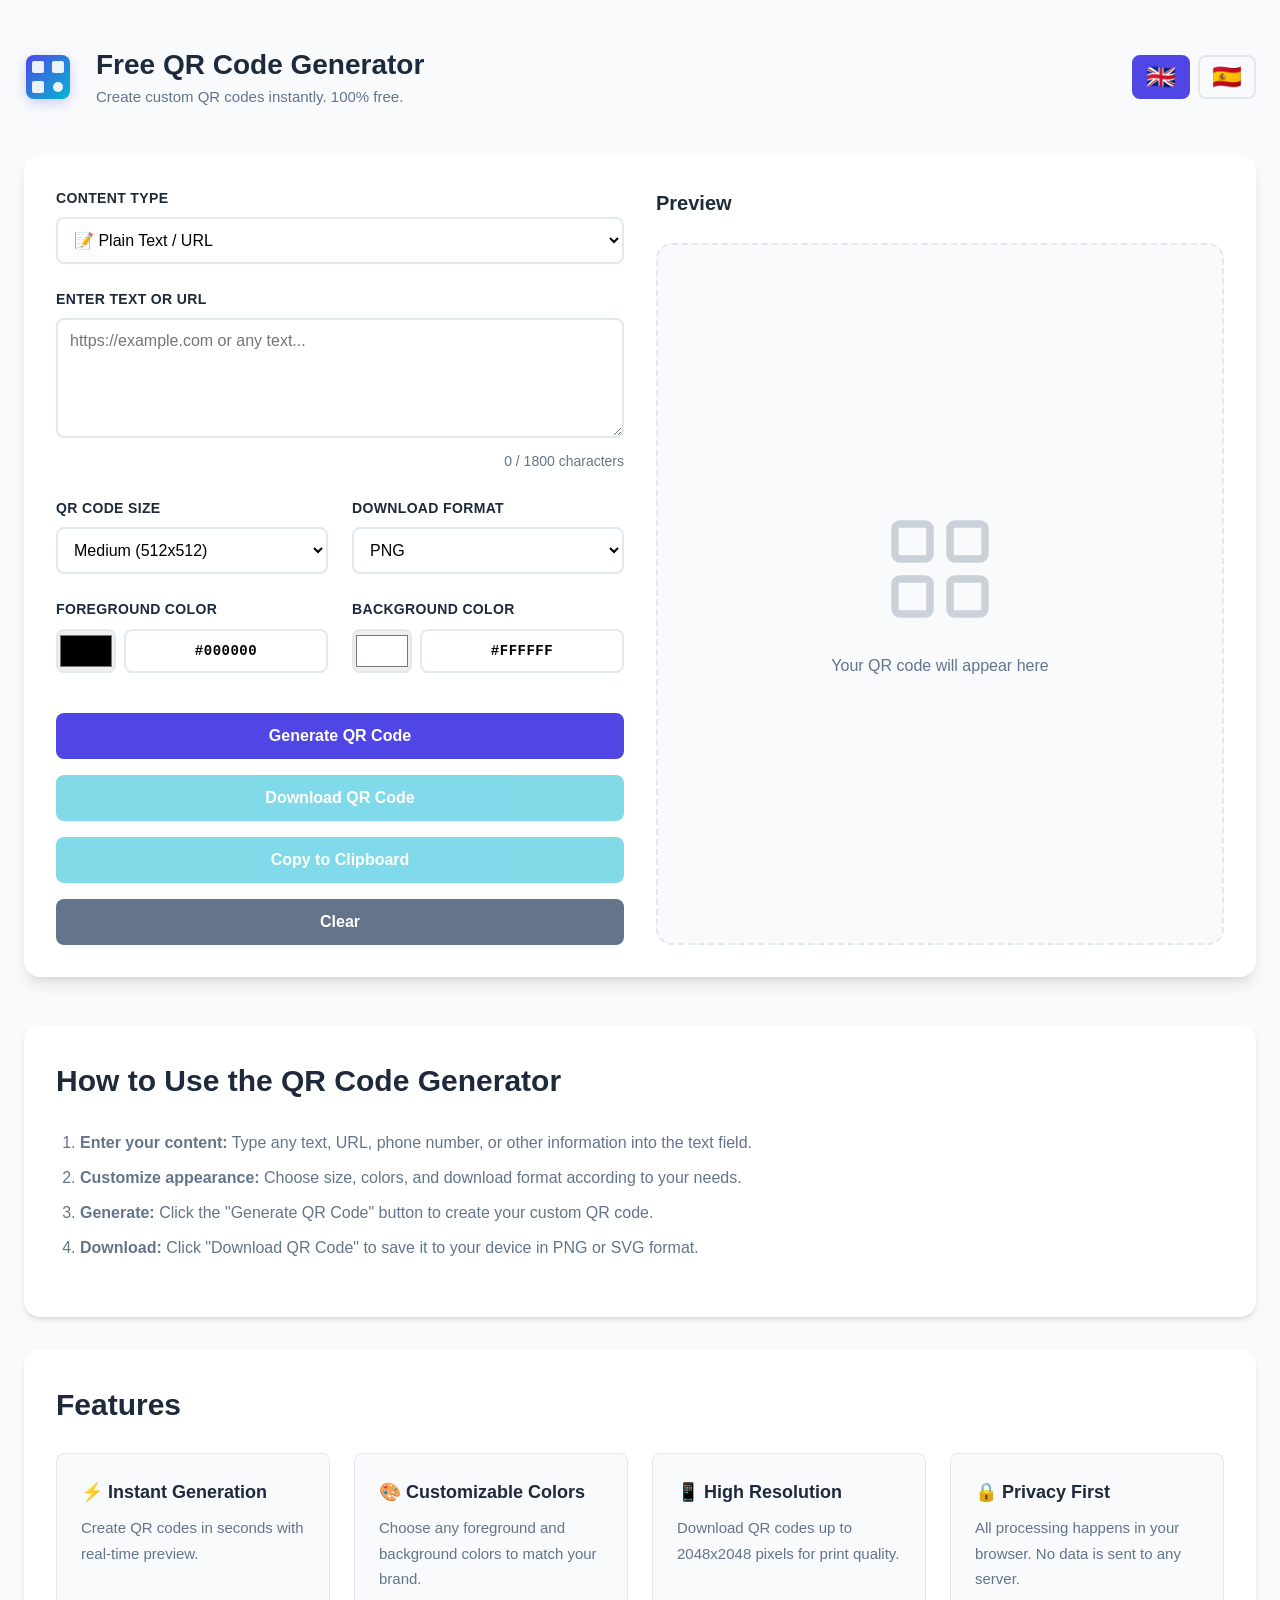
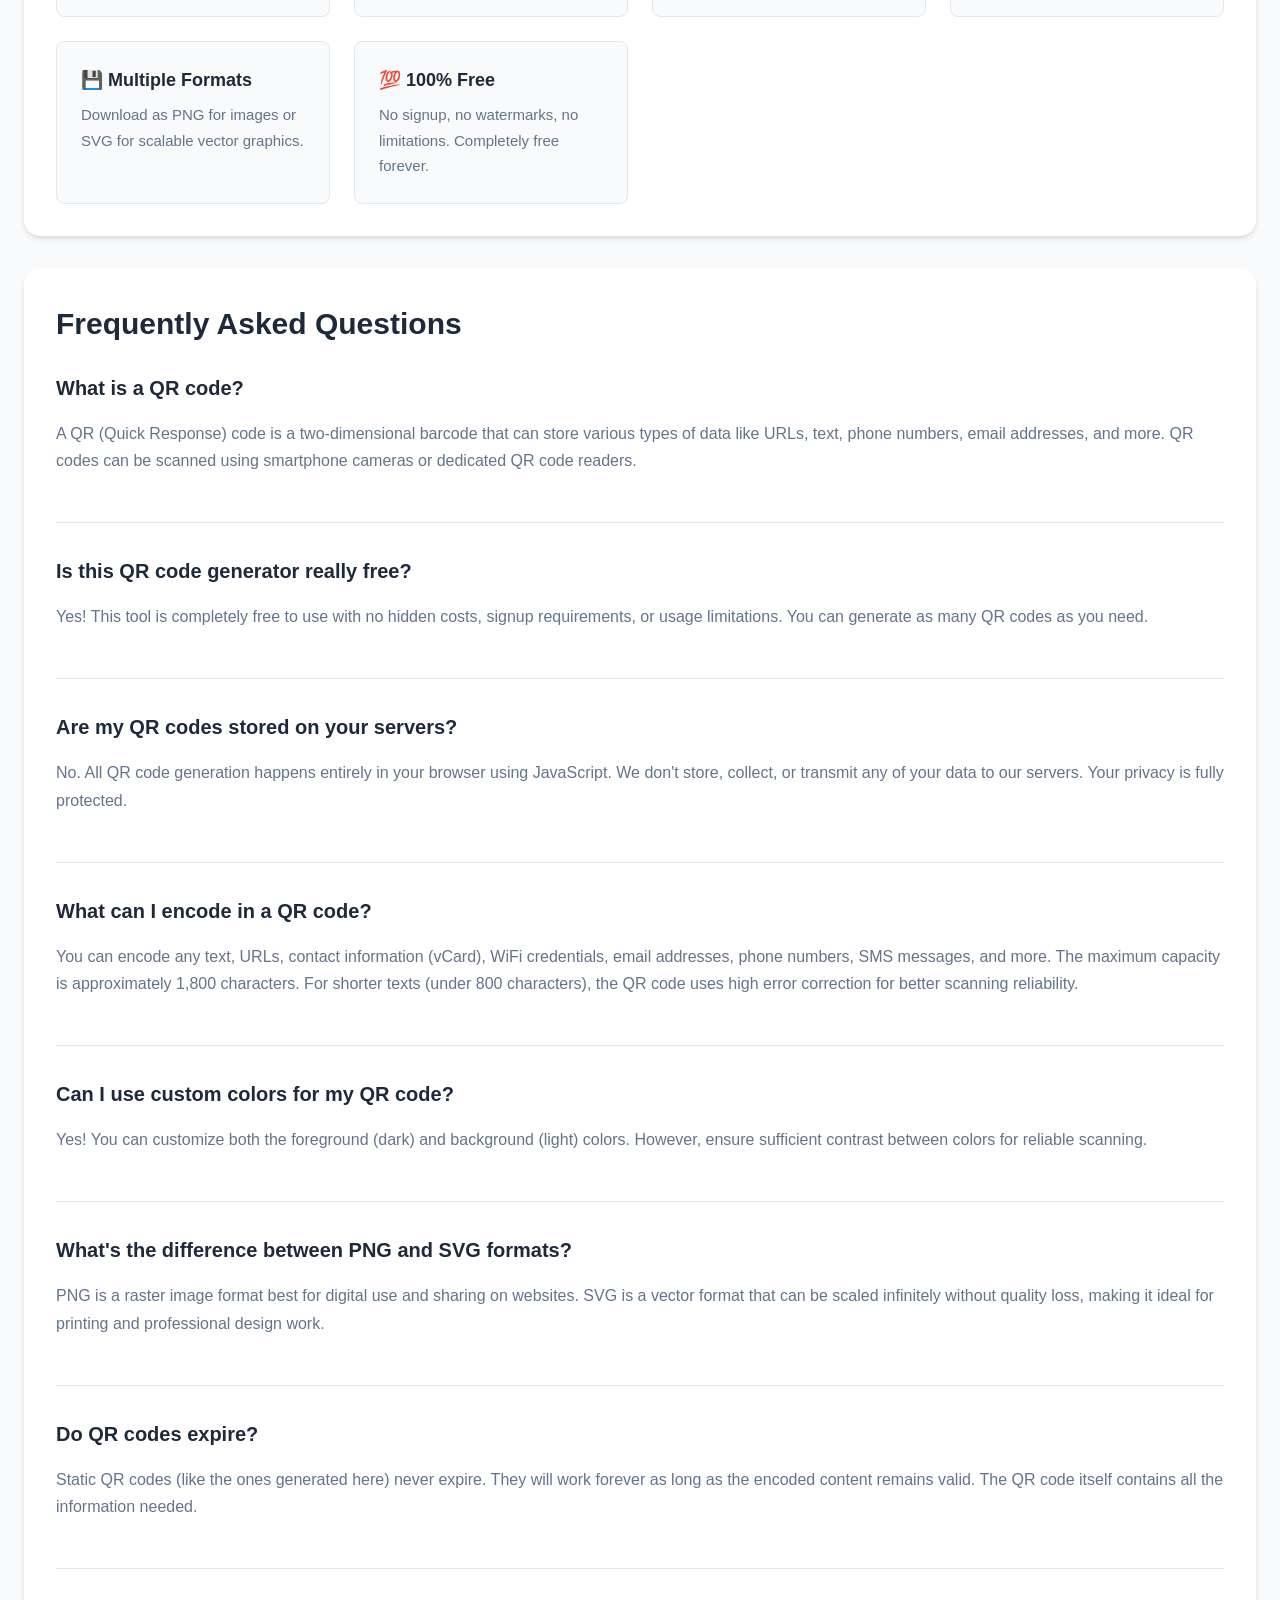
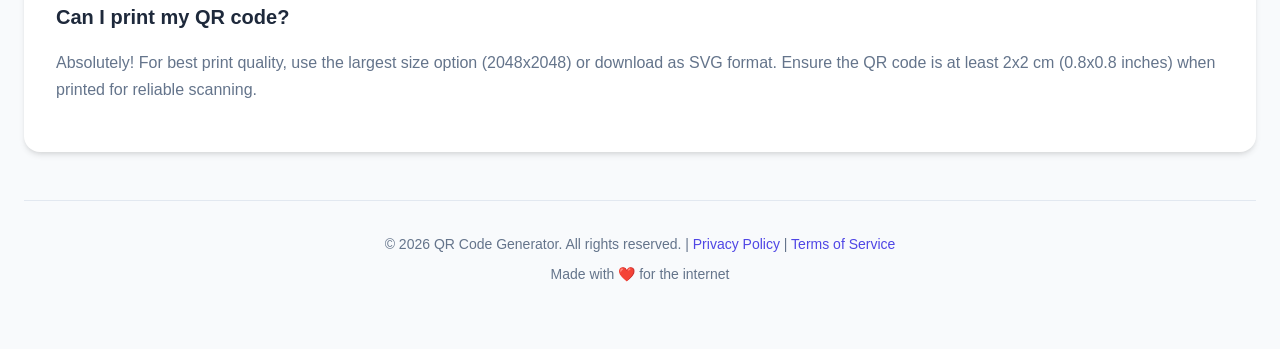
==== commit d2553e68: "Add WiFi, vCard, Email, Phone, SMS generators with copy to clipboard and download history features" ====
--- a/index.html
+++ b/index.html
@@ -98,12 +98,128 @@
             <div class="tool-wrapper">
                 <!-- Left Panel: Input & Options -->
                 <div class="input-panel">
+                    <!-- Content Type Selector -->
                     <div class="input-group">
-                        <label for="qr-text" data-i18n="inputLabel">Enter Text or URL</label>
-                        <textarea id="qr-text" data-i18n="inputPlaceholder"
-                            placeholder="https://example.com or any text..." rows="4" maxlength="1800"></textarea>
-                        <small class="char-count"><span id="char-count">0</span> / 1800 <span
-                                data-i18n="characters">characters</span></small>
+                        <label for="content-type" data-i18n="contentTypeLabel">Content Type</label>
+                        <select id="content-type">
+                            <option value="text" selected data-i18n-option="typeText">📝 Plain Text / URL</option>
+                            <option value="wifi" data-i18n-option="typeWifi">📶 WiFi Network</option>
+                            <option value="vcard" data-i18n-option="typeVCard">👤 Contact Card (vCard)</option>
+                            <option value="email" data-i18n-option="typeEmail">📧 Email</option>
+                            <option value="phone" data-i18n-option="typePhone">📞 Phone Number</option>
+                            <option value="sms" data-i18n-option="typeSMS">💬 SMS Message</option>
+                        </select>
+                    </div>
+
+                    <!-- Plain Text/URL Input (default) -->
+                    <div id="text-form" class="content-form">
+                        <div class="input-group">
+                            <label for="qr-text" data-i18n="inputLabel">Enter Text or URL</label>
+                            <textarea id="qr-text" data-i18n="inputPlaceholder"
+                                placeholder="https://example.com or any text..." rows="4" maxlength="1800"></textarea>
+                            <small class="char-count"><span id="char-count">0</span> / 1800 <span
+                                    data-i18n="characters">characters</span></small>
+                        </div>
+                    </div>
+
+                    <!-- WiFi Form (hidden by default) -->
+                    <div id="wifi-form" class="content-form" style="display: none;">
+                        <div class="input-group">
+                            <label for="wifi-ssid" data-i18n="wifiSSIDLabel">Network Name (SSID)</label>
+                            <input type="text" id="wifi-ssid" data-i18n="wifiSSIDPlaceholder"
+                                placeholder="MyWiFiNetwork" maxlength="100">
+                        </div>
+                        <div class="input-group">
+                            <label for="wifi-password" data-i18n="wifiPasswordLabel">Password</label>
+                            <input type="text" id="wifi-password" data-i18n="wifiPasswordPlaceholder"
+                                placeholder="Enter WiFi password" maxlength="100">
+                        </div>
+                        <div class="input-group">
+                            <label for="wifi-encryption" data-i18n="wifiEncryptionLabel">Security Type</label>
+                            <select id="wifi-encryption">
+                                <option value="WPA" selected>WPA/WPA2</option>
+                                <option value="WEP">WEP</option>
+                                <option value="nopass">None (Open Network)</option>
+                            </select>
+                        </div>
+                        <div class="input-group">
+                            <label>
+                                <input type="checkbox" id="wifi-hidden">
+                                <span data-i18n="wifiHiddenLabel">Hidden Network</span>
+                            </label>
+                        </div>
+                    </div>
+
+                    <!-- vCard Form (hidden by default) -->
+                    <div id="vcard-form" class="content-form" style="display: none;">
+                        <div class="input-group">
+                            <label for="vcard-name" data-i18n="vcardNameLabel">Full Name</label>
+                            <input type="text" id="vcard-name" data-i18n="vcardNamePlaceholder" placeholder="John Doe"
+                                maxlength="100">
+                        </div>
+                        <div class="input-group">
+                            <label for="vcard-phone" data-i18n="vcardPhoneLabel">Phone Number</label>
+                            <input type="tel" id="vcard-phone" data-i18n="vcardPhonePlaceholder"
+                                placeholder="+1234567890" maxlength="20">
+                        </div>
+                        <div class="input-group">
+                            <label for="vcard-email" data-i18n="vcardEmailLabel">Email Address</label>
+                            <input type="email" id="vcard-email" data-i18n="vcardEmailPlaceholder"
+                                placeholder="john@example.com" maxlength="100">
+                        </div>
+                        <div class="input-group">
+                            <label for="vcard-company" data-i18n="vcardCompanyLabel">Company (optional)</label>
+                            <input type="text" id="vcard-company" data-i18n="vcardCompanyPlaceholder"
+                                placeholder="Company Name" maxlength="100">
+                        </div>
+                        <div class="input-group">
+                            <label for="vcard-url" data-i18n="vcardURLLabel">Website (optional)</label>
+                            <input type="url" id="vcard-url" data-i18n="vcardURLPlaceholder"
+                                placeholder="https://example.com" maxlength="200">
+                        </div>
+                    </div>
+
+                    <!-- Email Form (hidden by default) -->
+                    <div id="email-form" class="content-form" style="display: none;">
+                        <div class="input-group">
+                            <label for="email-to" data-i18n="emailToLabel">Email Address</label>
+                            <input type="email" id="email-to" data-i18n="emailToPlaceholder"
+                                placeholder="recipient@example.com" maxlength="100">
+                        </div>
+                        <div class="input-group">
+                            <label for="email-subject" data-i18n="emailSubjectLabel">Subject (optional)</label>
+                            <input type="text" id="email-subject" data-i18n="emailSubjectPlaceholder"
+                                placeholder="Email subject" maxlength="200">
+                        </div>
+                        <div class="input-group">
+                            <label for="email-body" data-i18n="emailBodyLabel">Message (optional)</label>
+                            <textarea id="email-body" data-i18n="emailBodyPlaceholder" placeholder="Email message..."
+                                rows="3" maxlength="500"></textarea>
+                        </div>
+                    </div>
+
+                    <!-- Phone Form (hidden by default) -->
+                    <div id="phone-form" class="content-form" style="display: none;">
+                        <div class="input-group">
+                            <label for="phone-number" data-i18n="phoneNumberLabel">Phone Number</label>
+                            <input type="tel" id="phone-number" data-i18n="phoneNumberPlaceholder"
+                                placeholder="+1234567890" maxlength="20">
+                            <small data-i18n="phoneNumberHint">Include country code (e.g., +1 for US)</small>
+                        </div>
+                    </div>
+
+                    <!-- SMS Form (hidden by default) -->
+                    <div id="sms-form" class="content-form" style="display: none;">
+                        <div class="input-group">
+                            <label for="sms-number" data-i18n="smsNumberLabel">Phone Number</label>
+                            <input type="tel" id="sms-number" data-i18n="smsNumberPlaceholder" placeholder="+1234567890"
+                                maxlength="20">
+                        </div>
+                        <div class="input-group">
+                            <label for="sms-message" data-i18n="smsMessageLabel">Message (optional)</label>
+                            <textarea id="sms-message" data-i18n="smsMessagePlaceholder"
+                                placeholder="Pre-filled SMS message..." rows="3" maxlength="300"></textarea>
+                        </div>
                     </div>
 
                     <div class="options-grid">
@@ -149,7 +265,15 @@
                             Code</button>
                         <button id="download-btn" class="btn btn-secondary" disabled data-i18n="downloadBtn">Download QR
                             Code</button>
+                        <button id="copy-btn" class="btn btn-secondary" disabled data-i18n="copyBtn">Copy to
+                            Clipboard</button>
                         <button id="clear-btn" class="btn btn-tertiary" data-i18n="clearBtn">Clear</button>
+                    </div>
+
+                    <!-- Download History -->
+                    <div id="history-section" class="history-section" style="display: none;">
+                        <h4 data-i18n="historyTitle">Recent QR Codes</h4>
+                        <div id="history-list" class="history-list"></div>
                     </div>
                 </div>
 
--- a/style.css
+++ b/style.css
@@ -302,6 +302,100 @@
     opacity: 0.5;
 }
 
+/* Content Type Forms */
+.content-form {
+    display: flex;
+    flex-direction: column;
+    gap: var(--spacing-sm);
+}
+
+.content-form .input-group small {
+    display: block;
+    margin-top: 0.25rem;
+    color: var(--text-secondary);
+    font-size: 0.875rem;
+}
+
+.content-form label input[type="checkbox"] {
+    margin-right: 0.5rem;
+}
+
+/* History Section */
+.history-section {
+    margin-top: var(--spacing-md);
+    padding-top: var(--spacing-md);
+    border-top: 1px solid var(--border-color);
+}
+
+.history-section h4 {
+    font-size: 0.875rem;
+    font-weight: 600;
+    color: var(--text-secondary);
+    margin-bottom: var(--spacing-sm);
+    text-transform: uppercase;
+    letter-spacing: 0.5px;
+}
+
+.history-list {
+    display: flex;
+    flex-direction: column;
+    gap: 0.5rem;
+}
+
+.history-item {
+    display: flex;
+    align-items: center;
+    justify-content: space-between;
+    padding: 0.75rem;
+    background: var(--bg-color);
+    border: 1px solid var(--border-color);
+    border-radius: var(--radius-sm);
+    cursor: pointer;
+    transition: all 0.2s ease;
+    font-size: 0.875rem;
+}
+
+.history-item:hover {
+    border-color: var(--primary-color);
+    background: #f1f5f9;
+}
+
+.history-item-content {
+    flex: 1;
+    overflow: hidden;
+}
+
+.history-item-type {
+    font-weight: 600;
+    color: var(--text-primary);
+    margin-bottom: 0.25rem;
+}
+
+.history-item-preview {
+    color: var(--text-secondary);
+    font-size: 0.75rem;
+    white-space: nowrap;
+    overflow: hidden;
+    text-overflow: ellipsis;
+}
+
+.history-item-delete {
+    padding: 0.25rem 0.5rem;
+    background: transparent;
+    border: none;
+    color: var(--text-secondary);
+    cursor: pointer;
+    border-radius: var(--radius-sm);
+    font-size: 1.125rem;
+    line-height: 1;
+    transition: all 0.2s ease;
+}
+
+.history-item-delete:hover {
+    background: var(--error-color);
+    color: white;
+}
+
 /* Buttons */
 .button-group {
     display: flex;
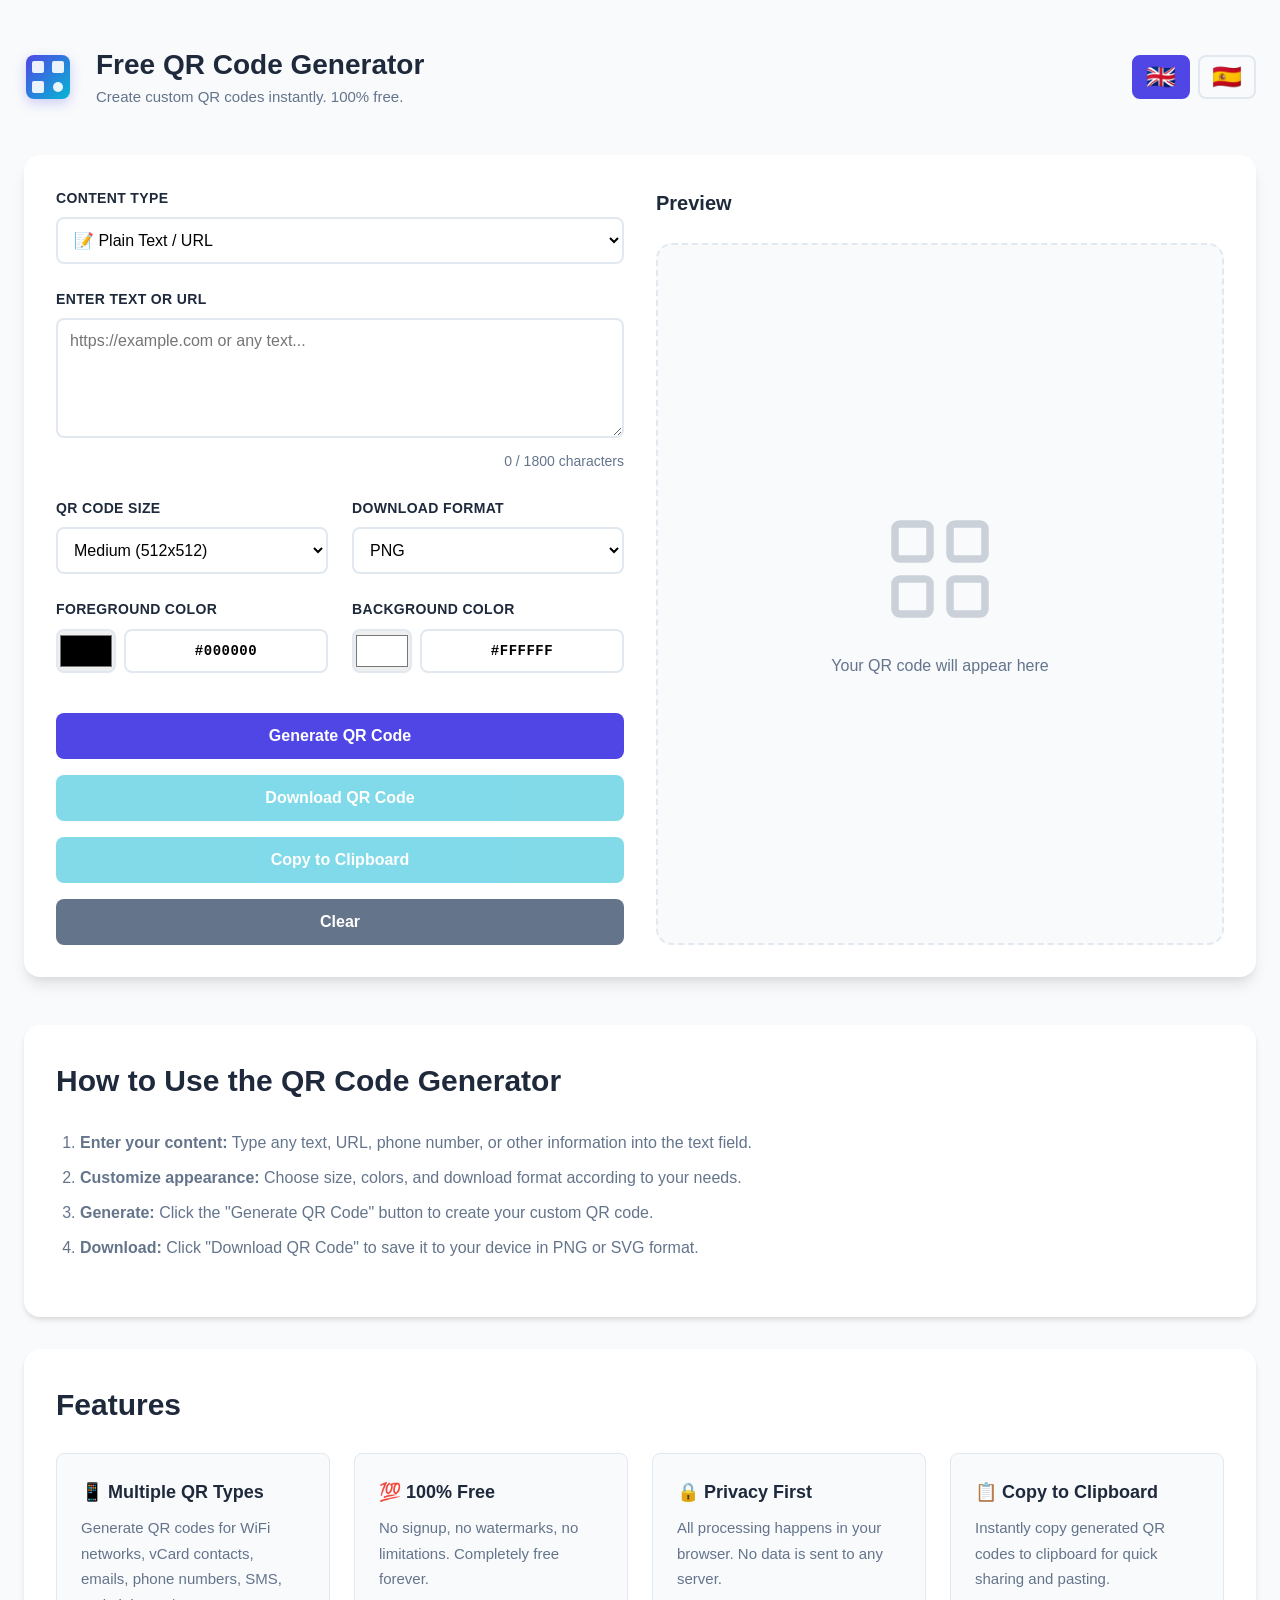
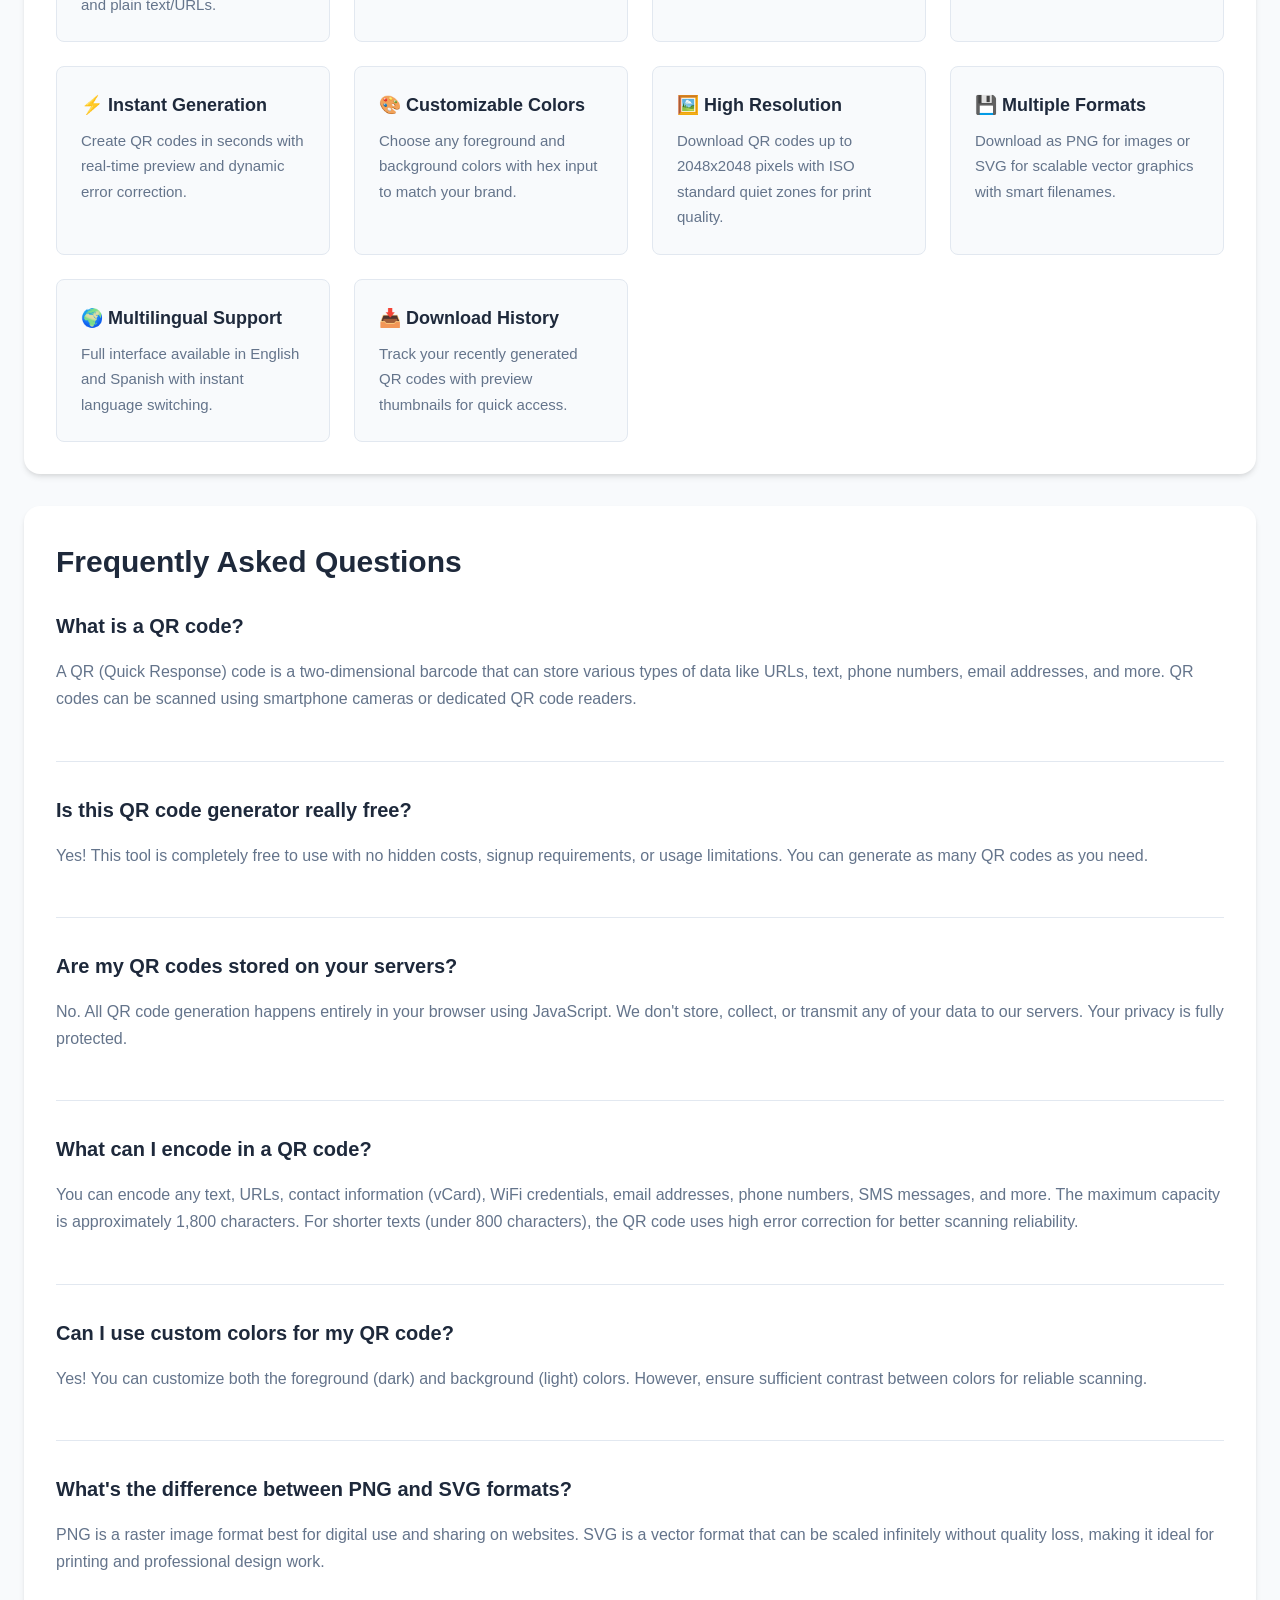
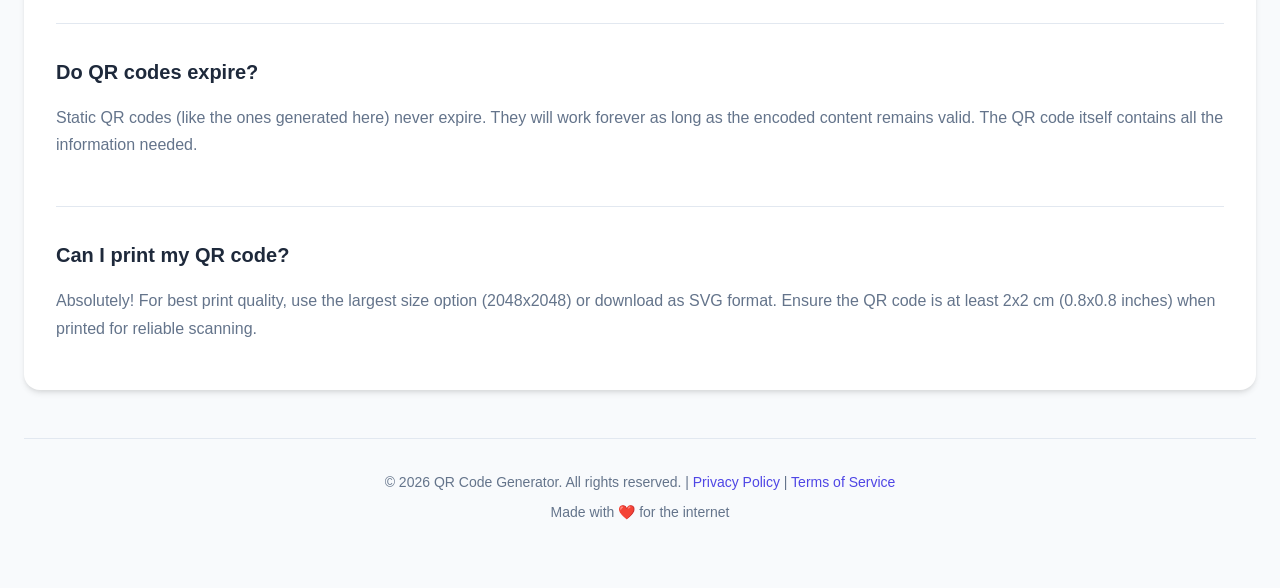
==== commit 13f7f7df: "Update Features section with new capabilities and sort by value (10 features)" ====
--- a/index.html
+++ b/index.html
@@ -321,29 +321,44 @@
             <h2 data-i18n="featuresTitle">Features</h2>
             <div class="features-grid">
                 <div class="feature-card">
-                    <h3 data-i18n="feature1Title">⚡ Instant Generation</h3>
-                    <p data-i18n="feature1Desc">Create QR codes in seconds with real-time preview.</p>
-                </div>
-                <div class="feature-card">
-                    <h3 data-i18n="feature2Title">🎨 Customizable Colors</h3>
-                    <p data-i18n="feature2Desc">Choose any foreground and background colors to match your brand.</p>
-                </div>
-                <div class="feature-card">
-                    <h3 data-i18n="feature3Title">📱 High Resolution</h3>
-                    <p data-i18n="feature3Desc">Download QR codes up to 2048x2048 pixels for print quality.</p>
-                </div>
-                <div class="feature-card">
-                    <h3 data-i18n="feature4Title">🔒 Privacy First</h3>
-                    <p data-i18n="feature4Desc">All processing happens in your browser. No data is sent to any server.
-                    </p>
-                </div>
-                <div class="feature-card">
-                    <h3 data-i18n="feature5Title">💾 Multiple Formats</h3>
-                    <p data-i18n="feature5Desc">Download as PNG for images or SVG for scalable vector graphics.</p>
-                </div>
-                <div class="feature-card">
-                    <h3 data-i18n="feature6Title">💯 100% Free</h3>
-                    <p data-i18n="feature6Desc">No signup, no watermarks, no limitations. Completely free forever.</p>
+                    <h3 data-i18n="feature1Title">📱 Multiple QR Types</h3>
+                    <p data-i18n="feature1Desc">Generate QR codes for WiFi networks, vCard contacts, emails, phone numbers, SMS, and plain text/URLs.</p>
+                </div>
+                <div class="feature-card">
+                    <h3 data-i18n="feature2Title">💯 100% Free</h3>
+                    <p data-i18n="feature2Desc">No signup, no watermarks, no limitations. Completely free forever.</p>
+                </div>
+                <div class="feature-card">
+                    <h3 data-i18n="feature3Title">🔒 Privacy First</h3>
+                    <p data-i18n="feature3Desc">All processing happens in your browser. No data is sent to any server.</p>
+                </div>
+                <div class="feature-card">
+                    <h3 data-i18n="feature4Title">📋 Copy to Clipboard</h3>
+                    <p data-i18n="feature4Desc">Instantly copy generated QR codes to clipboard for quick sharing and pasting.</p>
+                </div>
+                <div class="feature-card">
+                    <h3 data-i18n="feature5Title">⚡ Instant Generation</h3>
+                    <p data-i18n="feature5Desc">Create QR codes in seconds with real-time preview and dynamic error correction.</p>
+                </div>
+                <div class="feature-card">
+                    <h3 data-i18n="feature6Title">🎨 Customizable Colors</h3>
+                    <p data-i18n="feature6Desc">Choose any foreground and background colors with hex input to match your brand.</p>
+                </div>
+                <div class="feature-card">
+                    <h3 data-i18n="feature7Title">🖼️ High Resolution</h3>
+                    <p data-i18n="feature7Desc">Download QR codes up to 2048x2048 pixels with ISO standard quiet zones for print quality.</p>
+                </div>
+                <div class="feature-card">
+                    <h3 data-i18n="feature8Title">💾 Multiple Formats</h3>
+                    <p data-i18n="feature8Desc">Download as PNG for images or SVG for scalable vector graphics with smart filenames.</p>
+                </div>
+                <div class="feature-card">
+                    <h3 data-i18n="feature9Title">🌍 Multilingual Support</h3>
+                    <p data-i18n="feature9Desc">Full interface available in English and Spanish with instant language switching.</p>
+                </div>
+                <div class="feature-card">
+                    <h3 data-i18n="feature10Title">📥 Download History</h3>
+                    <p data-i18n="feature10Desc">Track your recently generated QR codes with preview thumbnails for quick access.</p>
                 </div>
             </div>
         </section>
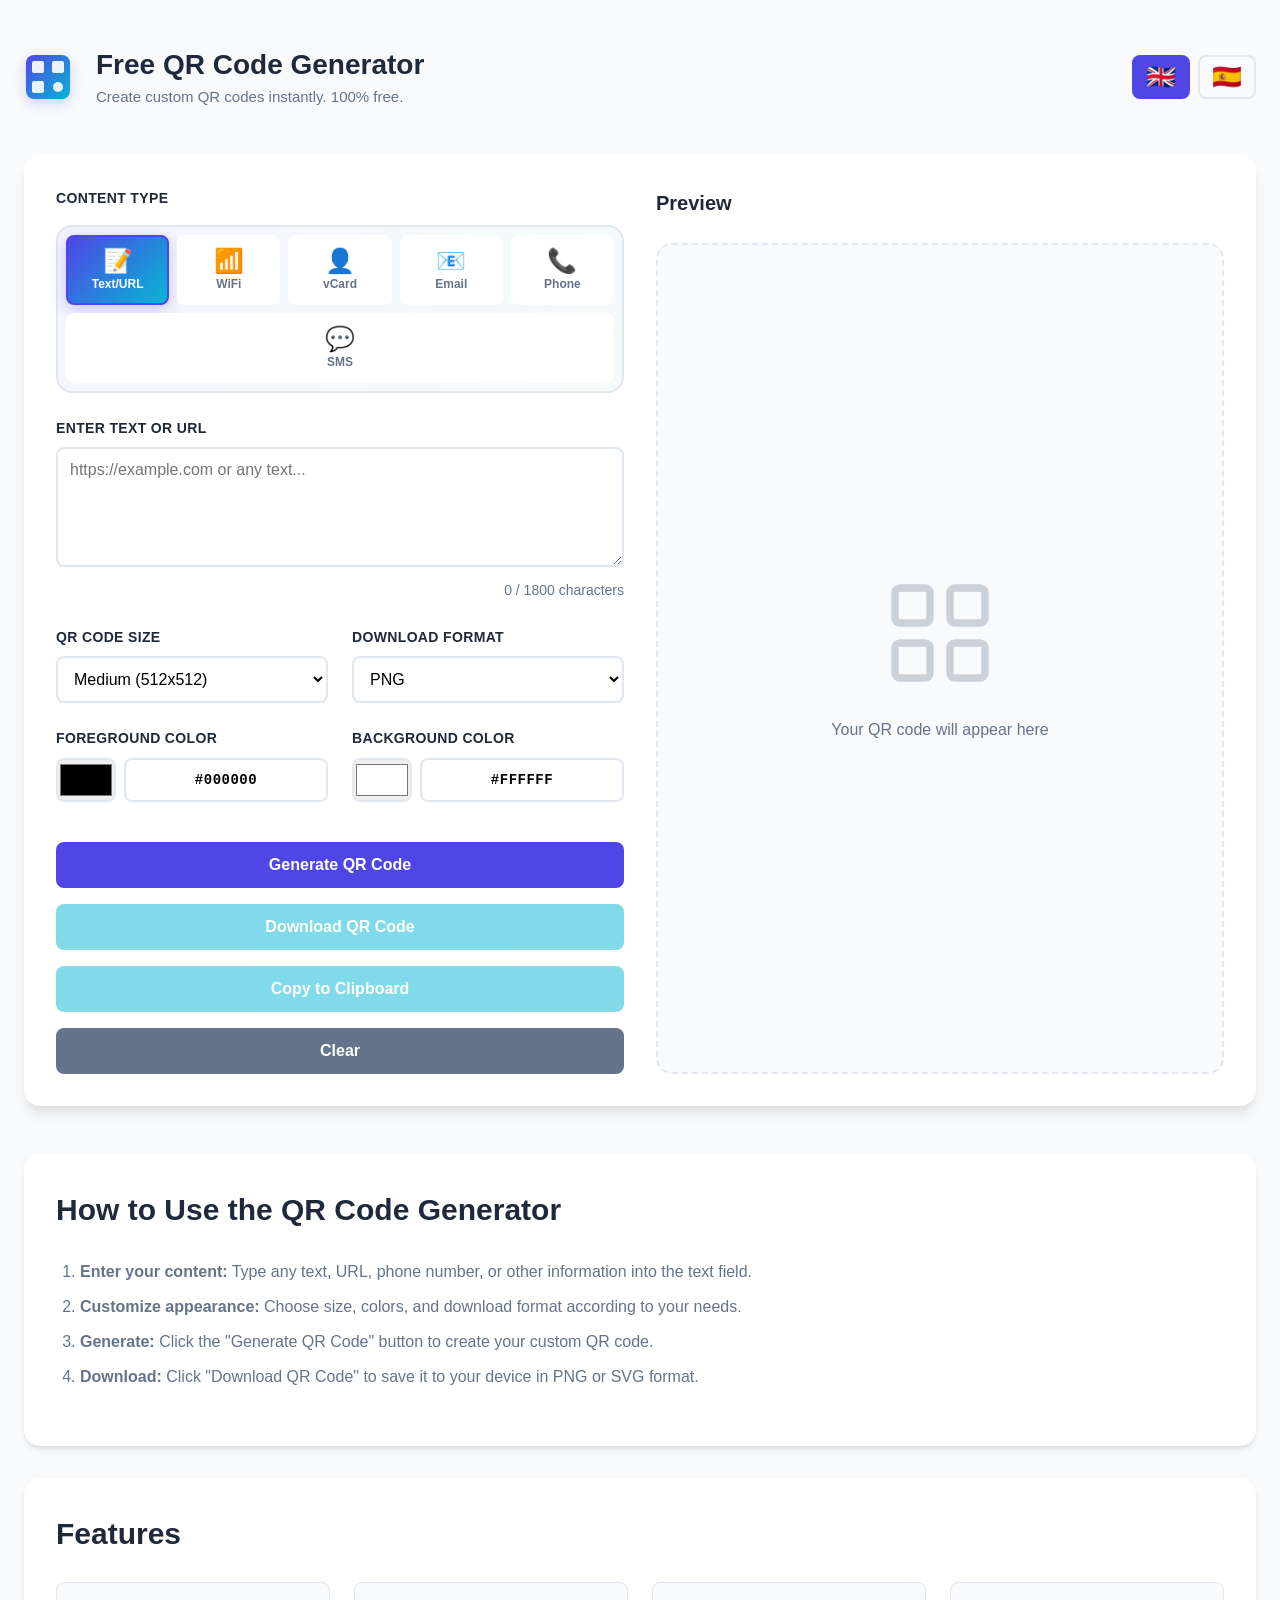
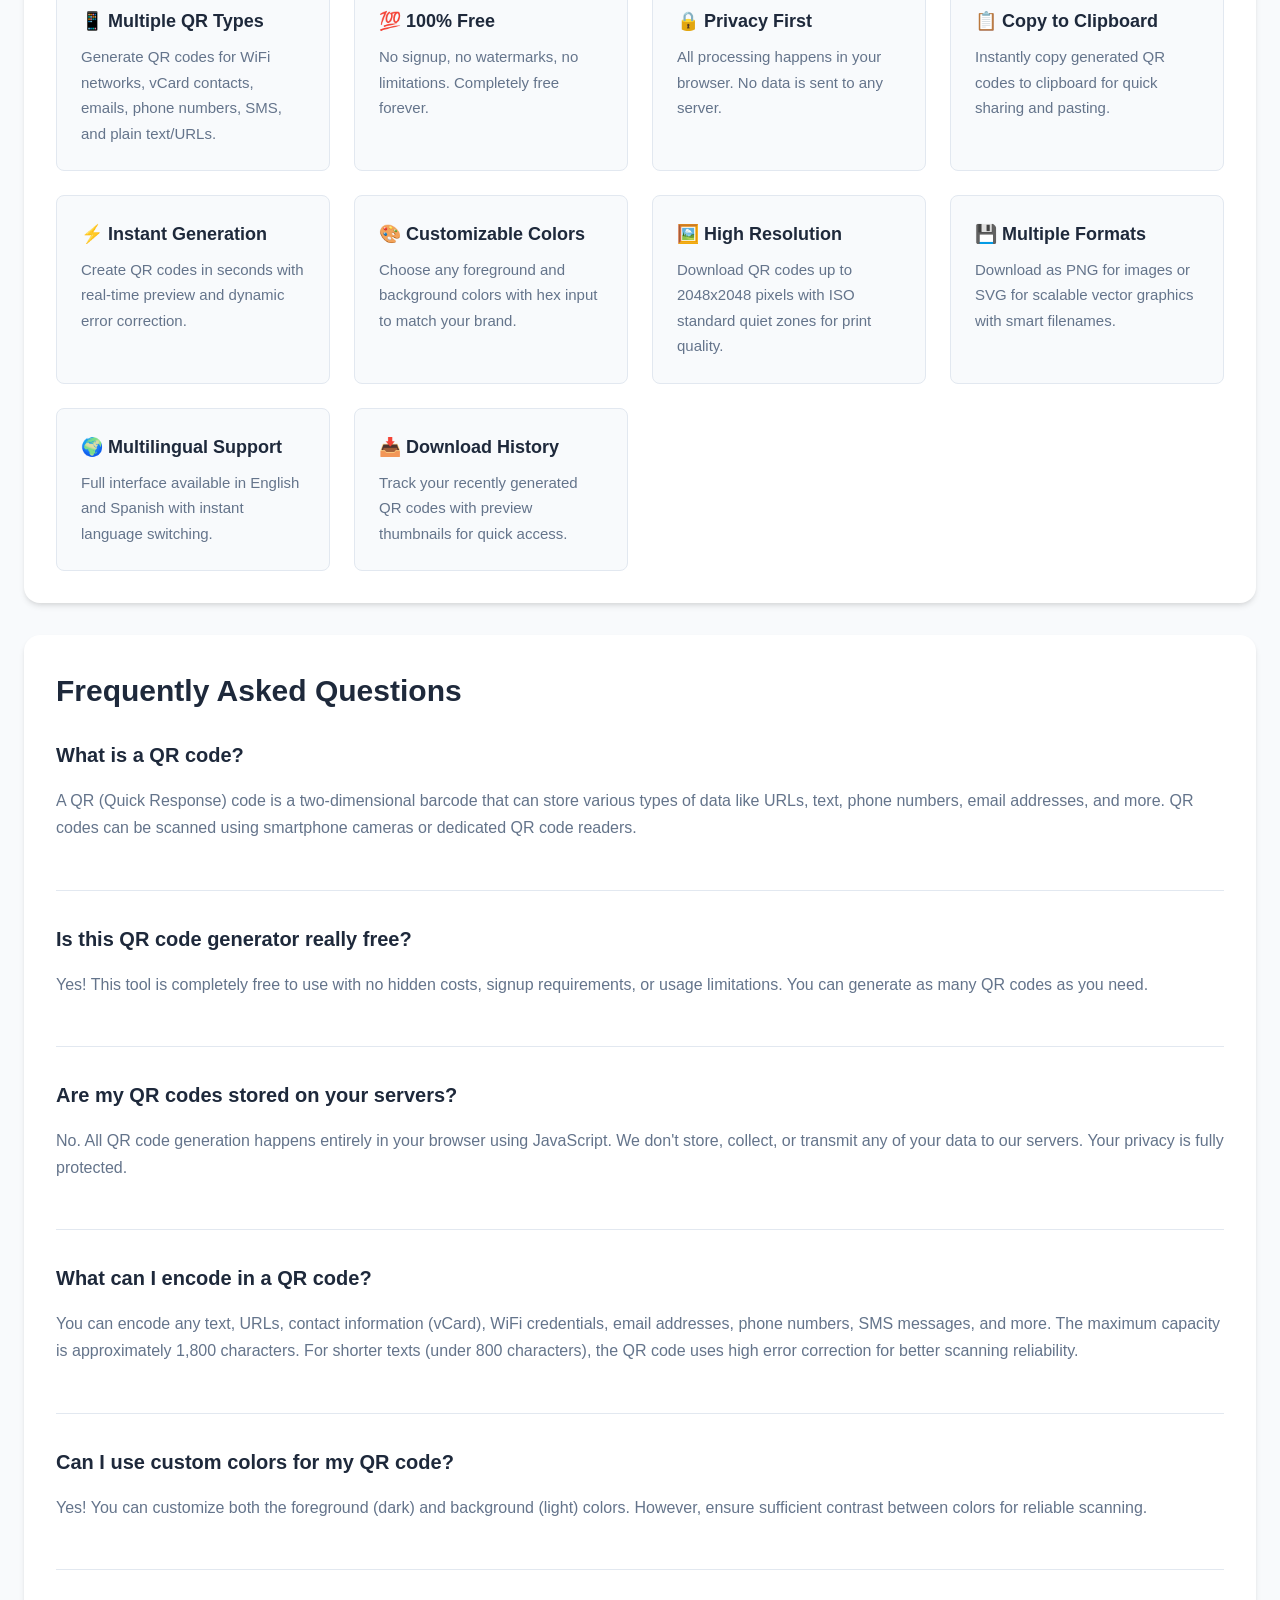
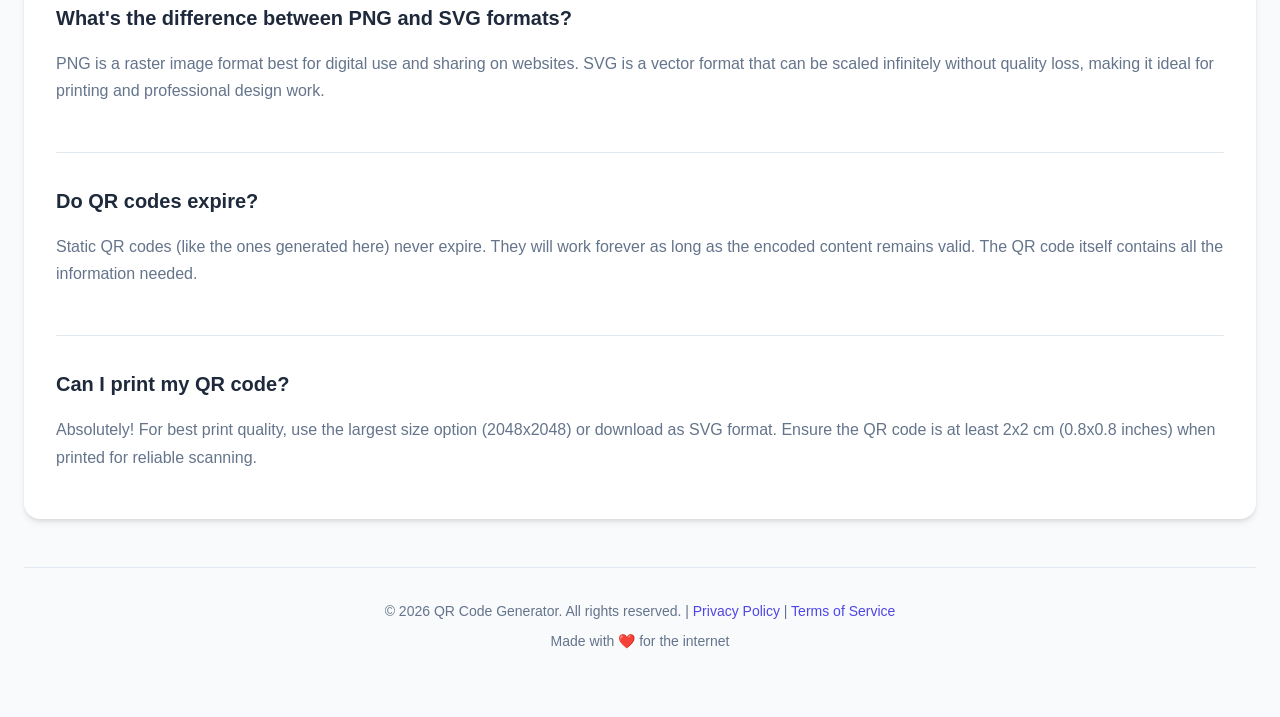
==== commit 09777e29: "Replace dropdown with modern tab-based content type selector - Replace simple dropdown with horizont" ====
--- a/index.html
+++ b/index.html
@@ -6,28 +6,28 @@
     <meta name="viewport" content="width=device-width, initial-scale=1.0">
 
     <!-- SEO Meta Tags -->
-    <title>Free QR Code Generator - Create Custom QR Codes Online</title>
+    <title>Free QR Code Generator - WiFi, vCard, Email, Phone & SMS QR Codes</title>
     <meta name="description"
-        content="Generate free QR codes instantly. Create custom QR codes with colors, logos, and download in PNG or SVG format. No signup required. 100% free online QR code generator.">
+        content="Generate free QR codes for WiFi networks, vCard contacts, emails, phone numbers, SMS, and URLs. Customize colors, download PNG/SVG, copy to clipboard. 100% free, no signup, multilingual support.">
     <meta name="keywords"
-        content="qr code generator, free qr code, create qr code, custom qr code, qr code maker, online qr code generator">
+        content="qr code generator, free qr code, wifi qr code, vcard qr code, email qr code, phone qr code, sms qr code, qr code wifi, share wifi password, digital business card qr, contact card qr, create qr code, custom qr code, qr code maker, online qr code generator, qr code with logo, multilingual qr generator, copy qr to clipboard, download qr code png, qr code svg">
     <meta name="author" content="QR Code Generator">
     <meta name="robots" content="index, follow">
 
     <!-- Open Graph / Facebook -->
     <meta property="og:type" content="website">
     <meta property="og:url" content="https://rohitjagtap1991.github.io/qr-code-generator/">
-    <meta property="og:title" content="Free QR Code Generator - Create Custom QR Codes Online">
+    <meta property="og:title" content="Free QR Code Generator - WiFi, vCard, Email & More">
     <meta property="og:description"
-        content="Generate free QR codes instantly. Create custom QR codes with colors and download in multiple formats.">
+        content="Generate QR codes for WiFi networks, vCard contacts, emails, phone numbers, SMS, and URLs. Customize colors, download PNG/SVG, multilingual support. 100% free.">
     <meta property="og:image" content="https://rohitjagtap1991.github.io/qr-code-generator/og-image.png">
 
     <!-- Twitter -->
     <meta property="twitter:card" content="summary_large_image">
     <meta property="twitter:url" content="https://rohitjagtap1991.github.io/qr-code-generator/">
-    <meta property="twitter:title" content="Free QR Code Generator - Create Custom QR Codes Online">
+    <meta property="twitter:title" content="Free QR Code Generator - WiFi, vCard, Email & More">
     <meta property="twitter:description"
-        content="Generate free QR codes instantly. Create custom QR codes with colors and download in multiple formats.">
+        content="Generate QR codes for WiFi networks, vCard contacts, emails, phone numbers, SMS, and URLs. Customize colors, download PNG/SVG. 100% free.">
     <meta property="twitter:image" content="https://rohitjagtap1991.github.io/qr-code-generator/og-image.png">
 
     <!-- Favicon -->
@@ -46,14 +46,27 @@
       "@context": "https://schema.org",
       "@type": "WebApplication",
       "name": "QR Code Generator",
-      "description": "Free online QR code generator with customization options",
+      "description": "Free online QR code generator for WiFi networks, vCard contacts, emails, phone numbers, SMS, and URLs with customization options and multilingual support",
       "url": "https://rohitjagtap1991.github.io/qr-code-generator/",
       "applicationCategory": "UtilityApplication",
+      "featureList": [
+        "WiFi QR Code Generator",
+        "vCard QR Code Generator",
+        "Email QR Code Generator",
+        "Phone QR Code Generator",
+        "SMS QR Code Generator",
+        "Custom Colors",
+        "PNG and SVG Download",
+        "Copy to Clipboard",
+        "Multilingual Support (English, Spanish)",
+        "Download History"
+      ],
       "offers": {
         "@type": "Offer",
         "price": "0",
         "priceCurrency": "USD"
-      }
+      },
+      "inLanguage": ["en", "es"]
     }
     </script>
 </head>
@@ -99,16 +112,34 @@
                 <!-- Left Panel: Input & Options -->
                 <div class="input-panel">
                     <!-- Content Type Selector -->
-                    <div class="input-group">
-                        <label for="content-type" data-i18n="contentTypeLabel">Content Type</label>
-                        <select id="content-type">
-                            <option value="text" selected data-i18n-option="typeText">📝 Plain Text / URL</option>
-                            <option value="wifi" data-i18n-option="typeWifi">📶 WiFi Network</option>
-                            <option value="vcard" data-i18n-option="typeVCard">👤 Contact Card (vCard)</option>
-                            <option value="email" data-i18n-option="typeEmail">📧 Email</option>
-                            <option value="phone" data-i18n-option="typePhone">📞 Phone Number</option>
-                            <option value="sms" data-i18n-option="typeSMS">💬 SMS Message</option>
-                        </select>
+                    <div class="content-type-tabs">
+                        <div class="tabs-label" data-i18n="contentTypeLabel">Content Type</div>
+                        <div class="tabs-container">
+                            <button class="tab-btn active" data-type="text" title="Plain Text or URL">
+                                <span class="tab-icon">📝</span>
+                                <span class="tab-label" data-i18n="typeText">Text/URL</span>
+                            </button>
+                            <button class="tab-btn" data-type="wifi" title="WiFi Network">
+                                <span class="tab-icon">📶</span>
+                                <span class="tab-label" data-i18n="typeWifi">WiFi</span>
+                            </button>
+                            <button class="tab-btn" data-type="vcard" title="Contact Card (vCard)">
+                                <span class="tab-icon">👤</span>
+                                <span class="tab-label" data-i18n="typeVCard">vCard</span>
+                            </button>
+                            <button class="tab-btn" data-type="email" title="Email">
+                                <span class="tab-icon">📧</span>
+                                <span class="tab-label" data-i18n="typeEmail">Email</span>
+                            </button>
+                            <button class="tab-btn" data-type="phone" title="Phone Number">
+                                <span class="tab-icon">📞</span>
+                                <span class="tab-label" data-i18n="typePhone">Phone</span>
+                            </button>
+                            <button class="tab-btn" data-type="sms" title="SMS Message">
+                                <span class="tab-icon">💬</span>
+                                <span class="tab-label" data-i18n="typeSMS">SMS</span>
+                            </button>
+                        </div>
                     </div>
 
                     <!-- Plain Text/URL Input (default) -->
@@ -322,7 +353,8 @@
             <div class="features-grid">
                 <div class="feature-card">
                     <h3 data-i18n="feature1Title">📱 Multiple QR Types</h3>
-                    <p data-i18n="feature1Desc">Generate QR codes for WiFi networks, vCard contacts, emails, phone numbers, SMS, and plain text/URLs.</p>
+                    <p data-i18n="feature1Desc">Generate QR codes for WiFi networks, vCard contacts, emails, phone
+                        numbers, SMS, and plain text/URLs.</p>
                 </div>
                 <div class="feature-card">
                     <h3 data-i18n="feature2Title">💯 100% Free</h3>
@@ -330,35 +362,43 @@
                 </div>
                 <div class="feature-card">
                     <h3 data-i18n="feature3Title">🔒 Privacy First</h3>
-                    <p data-i18n="feature3Desc">All processing happens in your browser. No data is sent to any server.</p>
+                    <p data-i18n="feature3Desc">All processing happens in your browser. No data is sent to any server.
+                    </p>
                 </div>
                 <div class="feature-card">
                     <h3 data-i18n="feature4Title">📋 Copy to Clipboard</h3>
-                    <p data-i18n="feature4Desc">Instantly copy generated QR codes to clipboard for quick sharing and pasting.</p>
+                    <p data-i18n="feature4Desc">Instantly copy generated QR codes to clipboard for quick sharing and
+                        pasting.</p>
                 </div>
                 <div class="feature-card">
                     <h3 data-i18n="feature5Title">⚡ Instant Generation</h3>
-                    <p data-i18n="feature5Desc">Create QR codes in seconds with real-time preview and dynamic error correction.</p>
+                    <p data-i18n="feature5Desc">Create QR codes in seconds with real-time preview and dynamic error
+                        correction.</p>
                 </div>
                 <div class="feature-card">
                     <h3 data-i18n="feature6Title">🎨 Customizable Colors</h3>
-                    <p data-i18n="feature6Desc">Choose any foreground and background colors with hex input to match your brand.</p>
+                    <p data-i18n="feature6Desc">Choose any foreground and background colors with hex input to match your
+                        brand.</p>
                 </div>
                 <div class="feature-card">
                     <h3 data-i18n="feature7Title">🖼️ High Resolution</h3>
-                    <p data-i18n="feature7Desc">Download QR codes up to 2048x2048 pixels with ISO standard quiet zones for print quality.</p>
+                    <p data-i18n="feature7Desc">Download QR codes up to 2048x2048 pixels with ISO standard quiet zones
+                        for print quality.</p>
                 </div>
                 <div class="feature-card">
                     <h3 data-i18n="feature8Title">💾 Multiple Formats</h3>
-                    <p data-i18n="feature8Desc">Download as PNG for images or SVG for scalable vector graphics with smart filenames.</p>
+                    <p data-i18n="feature8Desc">Download as PNG for images or SVG for scalable vector graphics with
+                        smart filenames.</p>
                 </div>
                 <div class="feature-card">
                     <h3 data-i18n="feature9Title">🌍 Multilingual Support</h3>
-                    <p data-i18n="feature9Desc">Full interface available in English and Spanish with instant language switching.</p>
+                    <p data-i18n="feature9Desc">Full interface available in English and Spanish with instant language
+                        switching.</p>
                 </div>
                 <div class="feature-card">
                     <h3 data-i18n="feature10Title">📥 Download History</h3>
-                    <p data-i18n="feature10Desc">Track your recently generated QR codes with preview thumbnails for quick access.</p>
+                    <p data-i18n="feature10Desc">Track your recently generated QR codes with preview thumbnails for
+                        quick access.</p>
                 </div>
             </div>
         </section>
--- a/style.css
+++ b/style.css
@@ -205,6 +205,149 @@
     gap: var(--spacing-md);
 }
 
+/* Content Type Tabs */
+.content-type-tabs {
+    display: flex;
+    flex-direction: column;
+    gap: var(--spacing-sm);
+}
+
+.tabs-label {
+    font-weight: 600;
+    font-size: 0.875rem;
+    color: var(--text-primary);
+    text-transform: uppercase;
+    letter-spacing: 0.025em;
+}
+
+.tabs-container {
+    display: flex;
+    flex-wrap: wrap;
+    gap: 0.5rem;
+    padding: 0.5rem;
+    background: linear-gradient(135deg, rgba(79, 70, 229, 0.05), rgba(16, 185, 129, 0.05));
+    border-radius: var(--radius-lg);
+    border: 2px solid var(--border-color);
+}
+
+.tab-btn {
+    flex: 1;
+    min-width: 100px;
+    display: flex;
+    flex-direction: column;
+    align-items: center;
+    gap: 0.25rem;
+    padding: 0.75rem 0.5rem;
+    background: white;
+    border: 2px solid transparent;
+    border-radius: var(--radius-md);
+    cursor: pointer;
+    transition: all 0.2s ease;
+    font-family: inherit;
+    position: relative;
+    overflow: hidden;
+}
+
+.tab-btn::before {
+    content: '';
+    position: absolute;
+    top: 0;
+    left: 0;
+    right: 0;
+    bottom: 0;
+    background: linear-gradient(135deg, var(--primary-color), var(--secondary-color));
+    opacity: 0;
+    transition: opacity 0.2s ease;
+    z-index: 0;
+}
+
+.tab-btn:hover::before {
+    opacity: 0.05;
+}
+
+.tab-btn.active::before {
+    opacity: 0.1;
+}
+
+.tab-icon {
+    font-size: 1.5rem;
+    line-height: 1;
+    position: relative;
+    z-index: 1;
+    transition: transform 0.2s ease;
+}
+
+.tab-label {
+    font-size: 0.75rem;
+    font-weight: 600;
+    color: var(--text-secondary);
+    text-align: center;
+    position: relative;
+    z-index: 1;
+    transition: color 0.2s ease;
+}
+
+.tab-btn:hover {
+    border-color: var(--primary-color);
+    transform: translateY(-2px);
+    box-shadow: 0 4px 12px rgba(79, 70, 229, 0.15);
+}
+
+.tab-btn:hover .tab-icon {
+    transform: scale(1.1);
+}
+
+.tab-btn:hover .tab-label {
+    color: var(--text-primary);
+}
+
+.tab-btn.active {
+    background: linear-gradient(135deg, var(--primary-color), var(--secondary-color));
+    border-color: var(--primary-color);
+    box-shadow: 0 4px 16px rgba(79, 70, 229, 0.3);
+}
+
+.tab-btn.active::before {
+    opacity: 0;
+}
+
+.tab-btn.active .tab-label {
+    color: white;
+    font-weight: 700;
+}
+
+.tab-btn:active {
+    transform: translateY(0);
+}
+
+/* Mobile: Stack tabs in 2 columns */
+@media (max-width: 600px) {
+    .tabs-container {
+        gap: 0.4rem;
+    }
+    
+    .tab-btn {
+        flex: 1 1 calc(50% - 0.2rem);
+        min-width: 0;
+        padding: 0.6rem 0.4rem;
+    }
+    
+    .tab-icon {
+        font-size: 1.25rem;
+    }
+    
+    .tab-label {
+        font-size: 0.65rem;
+    }
+}
+
+/* Very small screens: Single column */
+@media (max-width: 380px) {
+    .tab-btn {
+        flex: 1 1 100%;
+    }
+}
+
 .input-group {
     display: flex;
     flex-direction: column;
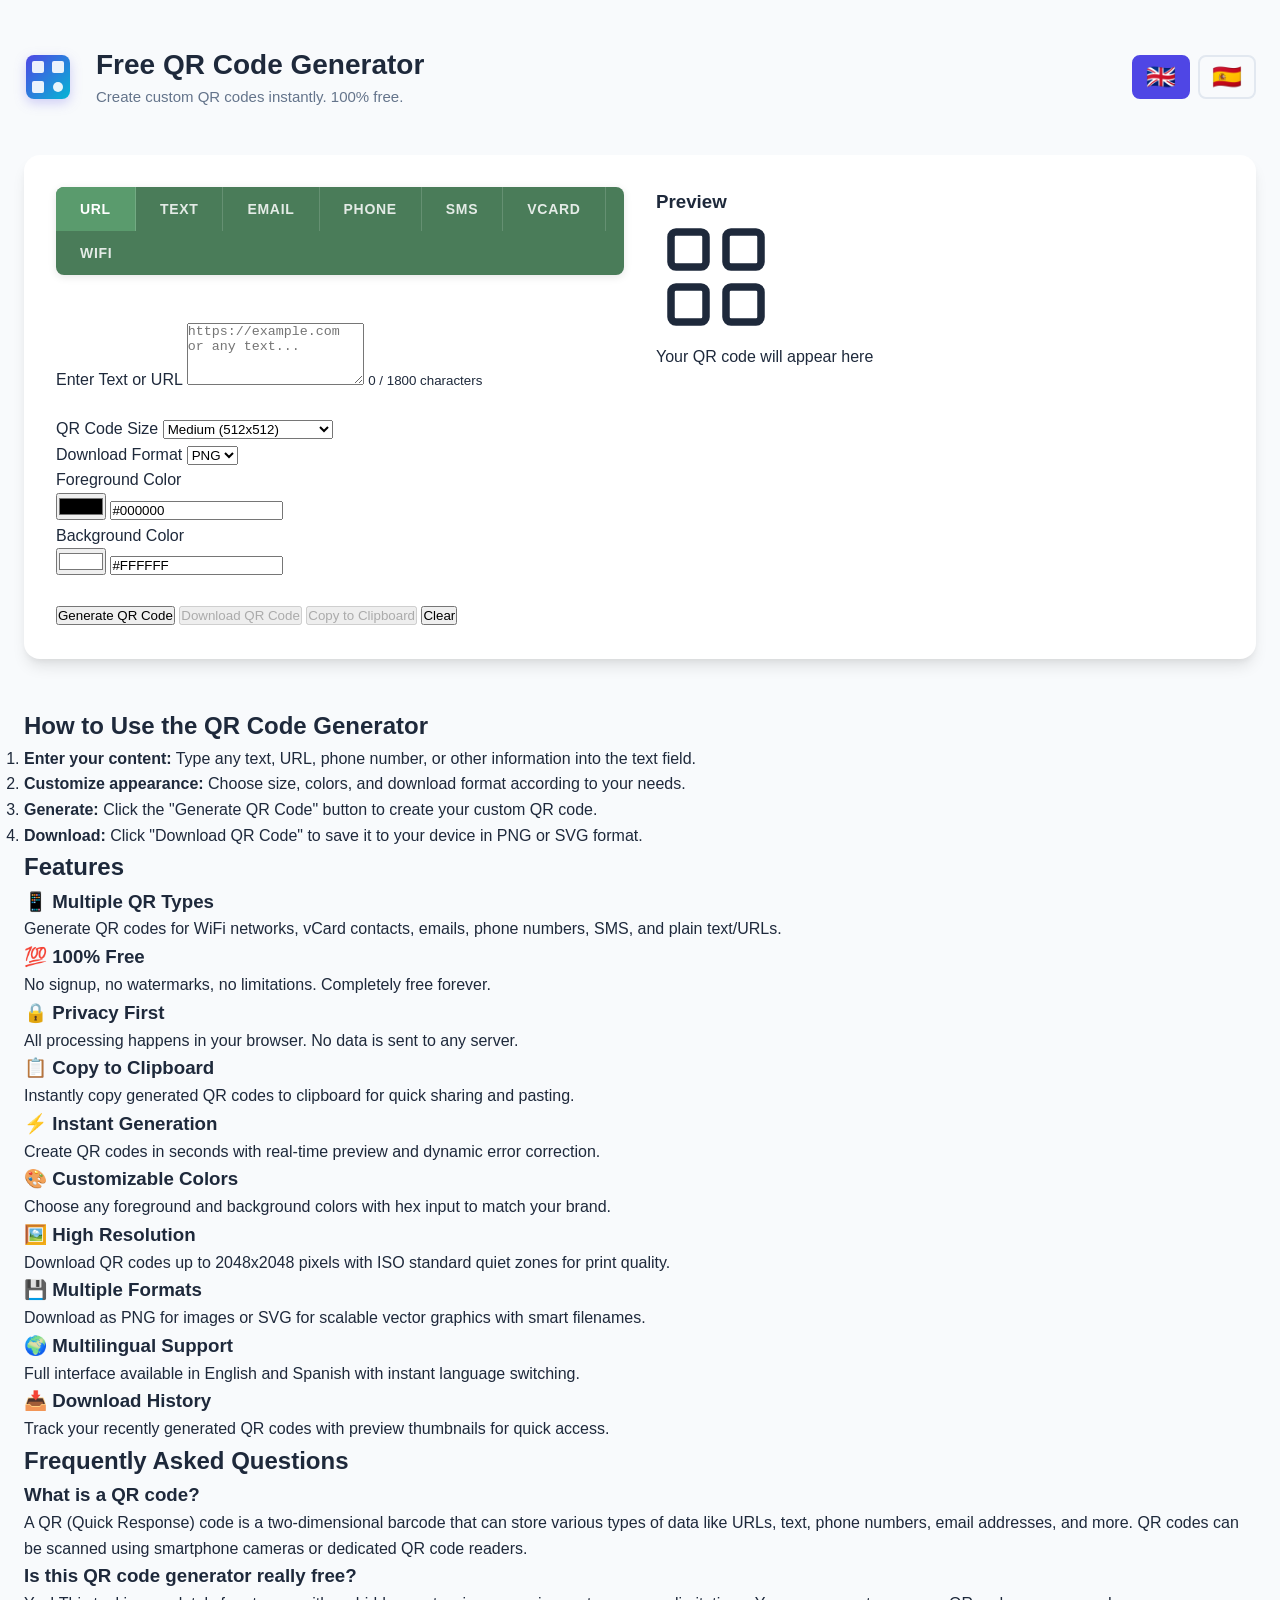
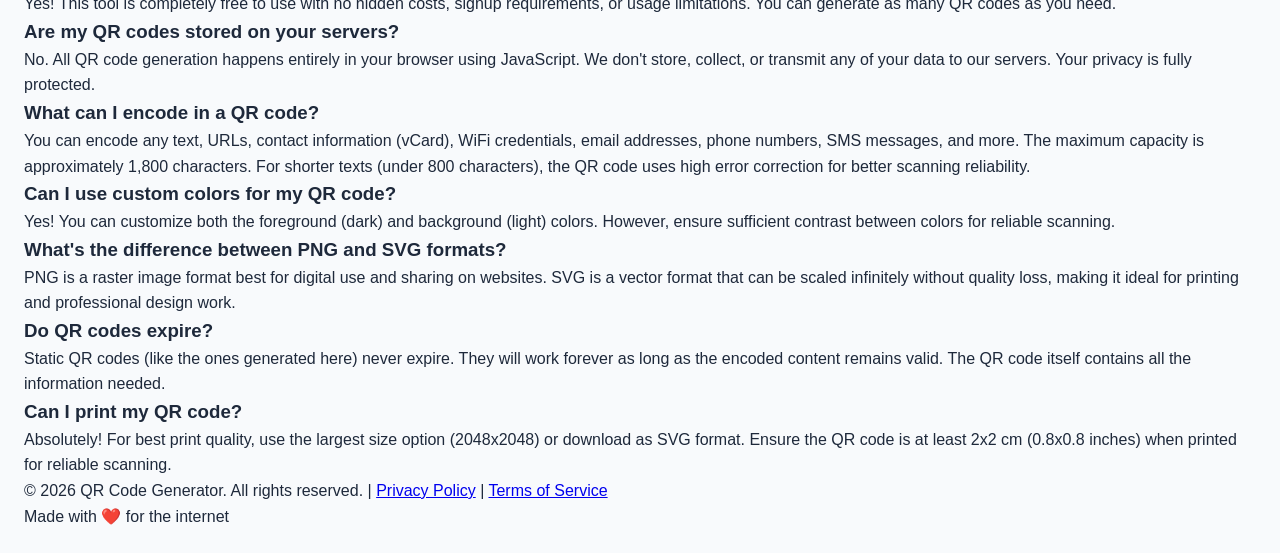
==== commit 61bc6e60: "Redesign tabs to horizontal text-only style - Remove icon elements from tabs - Change to horizontal " ====
--- a/index.html
+++ b/index.html
@@ -113,31 +113,27 @@
                 <div class="input-panel">
                     <!-- Content Type Selector -->
                     <div class="content-type-tabs">
-                        <div class="tabs-label" data-i18n="contentTypeLabel">Content Type</div>
                         <div class="tabs-container">
                             <button class="tab-btn active" data-type="text" title="Plain Text or URL">
-                                <span class="tab-icon">📝</span>
-                                <span class="tab-label" data-i18n="typeText">Text/URL</span>
+                                <span class="tab-label" data-i18n="typeText">URL</span>
+                            </button>
+                            <button class="tab-btn" data-type="text" title="Plain Text">
+                                <span class="tab-label" data-i18n="typeTextPlain">TEXT</span>
+                            </button>
+                            <button class="tab-btn" data-type="email" title="Email">
+                                <span class="tab-label" data-i18n="typeEmail">EMAIL</span>
+                            </button>
+                            <button class="tab-btn" data-type="phone" title="Phone Number">
+                                <span class="tab-label" data-i18n="typePhone">PHONE</span>
+                            </button>
+                            <button class="tab-btn" data-type="sms" title="SMS Message">
+                                <span class="tab-label" data-i18n="typeSMS">SMS</span>
+                            </button>
+                            <button class="tab-btn" data-type="vcard" title="Contact Card (vCard)">
+                                <span class="tab-label" data-i18n="typeVCard">VCARD</span>
                             </button>
                             <button class="tab-btn" data-type="wifi" title="WiFi Network">
-                                <span class="tab-icon">📶</span>
-                                <span class="tab-label" data-i18n="typeWifi">WiFi</span>
-                            </button>
-                            <button class="tab-btn" data-type="vcard" title="Contact Card (vCard)">
-                                <span class="tab-icon">👤</span>
-                                <span class="tab-label" data-i18n="typeVCard">vCard</span>
-                            </button>
-                            <button class="tab-btn" data-type="email" title="Email">
-                                <span class="tab-icon">📧</span>
-                                <span class="tab-label" data-i18n="typeEmail">Email</span>
-                            </button>
-                            <button class="tab-btn" data-type="phone" title="Phone Number">
-                                <span class="tab-icon">📞</span>
-                                <span class="tab-label" data-i18n="typePhone">Phone</span>
-                            </button>
-                            <button class="tab-btn" data-type="sms" title="SMS Message">
-                                <span class="tab-icon">💬</span>
-                                <span class="tab-label" data-i18n="typeSMS">SMS</span>
+                                <span class="tab-label" data-i18n="typeWifi">WIFI</span>
                             </button>
                         </div>
                     </div>
--- a/style.css
+++ b/style.css
@@ -207,108 +207,55 @@
 
 /* Content Type Tabs */
 .content-type-tabs {
-    display: flex;
-    flex-direction: column;
-    gap: var(--spacing-sm);
-}
-
-.tabs-label {
-    font-weight: 600;
-    font-size: 0.875rem;
-    color: var(--text-primary);
-    text-transform: uppercase;
-    letter-spacing: 0.025em;
+    margin-bottom: var(--spacing-md);
 }
 
 .tabs-container {
     display: flex;
     flex-wrap: wrap;
-    gap: 0.5rem;
-    padding: 0.5rem;
-    background: linear-gradient(135deg, rgba(79, 70, 229, 0.05), rgba(16, 185, 129, 0.05));
-    border-radius: var(--radius-lg);
-    border: 2px solid var(--border-color);
+    gap: 0;
+    background: #4A7C59;
+    border-radius: var(--radius-md);
+    overflow: hidden;
+    box-shadow: 0 2px 8px rgba(0, 0, 0, 0.1);
 }
 
 .tab-btn {
-    flex: 1;
-    min-width: 100px;
-    display: flex;
-    flex-direction: column;
-    align-items: center;
-    gap: 0.25rem;
-    padding: 0.75rem 0.5rem;
-    background: white;
-    border: 2px solid transparent;
-    border-radius: var(--radius-md);
+    flex: 0 0 auto;
+    padding: 0.875rem 1.5rem;
+    background: transparent;
+    border: none;
+    border-right: 1px solid rgba(255, 255, 255, 0.15);
     cursor: pointer;
     transition: all 0.2s ease;
     font-family: inherit;
     position: relative;
-    overflow: hidden;
-}
-
-.tab-btn::before {
-    content: '';
-    position: absolute;
-    top: 0;
-    left: 0;
-    right: 0;
-    bottom: 0;
-    background: linear-gradient(135deg, var(--primary-color), var(--secondary-color));
-    opacity: 0;
-    transition: opacity 0.2s ease;
-    z-index: 0;
-}
-
-.tab-btn:hover::before {
-    opacity: 0.05;
-}
-
-.tab-btn.active::before {
-    opacity: 0.1;
-}
-
-.tab-icon {
-    font-size: 1.5rem;
-    line-height: 1;
-    position: relative;
-    z-index: 1;
-    transition: transform 0.2s ease;
+}
+
+.tab-btn:last-child {
+    border-right: none;
 }
 
 .tab-label {
-    font-size: 0.75rem;
+    font-size: 0.875rem;
     font-weight: 600;
-    color: var(--text-secondary);
-    text-align: center;
-    position: relative;
-    z-index: 1;
-    transition: color 0.2s ease;
+    color: rgba(255, 255, 255, 0.85);
+    text-transform: uppercase;
+    letter-spacing: 0.05em;
+    white-space: nowrap;
+    display: block;
 }
 
 .tab-btn:hover {
-    border-color: var(--primary-color);
-    transform: translateY(-2px);
-    box-shadow: 0 4px 12px rgba(79, 70, 229, 0.15);
-}
-
-.tab-btn:hover .tab-icon {
-    transform: scale(1.1);
+    background: rgba(255, 255, 255, 0.1);
 }
 
 .tab-btn:hover .tab-label {
-    color: var(--text-primary);
+    color: white;
 }
 
 .tab-btn.active {
-    background: linear-gradient(135deg, var(--primary-color), var(--secondary-color));
-    border-color: var(--primary-color);
-    box-shadow: 0 4px 16px rgba(79, 70, 229, 0.3);
-}
-
-.tab-btn.active::before {
-    opacity: 0;
+    background: #5A9B6D;
 }
 
 .tab-btn.active .tab-label {
@@ -316,37 +263,37 @@
     font-weight: 700;
 }
 
-.tab-btn:active {
-    transform: translateY(0);
-}
-
-/* Mobile: Stack tabs in 2 columns */
-@media (max-width: 600px) {
+/* Mobile: Scrollable horizontal tabs */
+@media (max-width: 768px) {
     .tabs-container {
-        gap: 0.4rem;
+        overflow-x: auto;
+        flex-wrap: nowrap;
+        -webkit-overflow-scrolling: touch;
+        scrollbar-width: none; /* Firefox */
+        -ms-overflow-style: none; /* IE/Edge */
+    }
+    
+    .tabs-container::-webkit-scrollbar {
+        display: none; /* Chrome/Safari */
     }
     
     .tab-btn {
-        flex: 1 1 calc(50% - 0.2rem);
-        min-width: 0;
-        padding: 0.6rem 0.4rem;
-    }
-    
-    .tab-icon {
-        font-size: 1.25rem;
+        padding: 0.75rem 1.25rem;
     }
     
     .tab-label {
-        font-size: 0.65rem;
-    }
-}
-
-/* Very small screens: Single column */
-@media (max-width: 380px) {
+        font-size: 0.8125rem;
+    }
+}
+
+@media (max-width: 480px) {
     .tab-btn {
-        flex: 1 1 100%;
-    }
-}
+        padding: 0.625rem 1rem;
+    }
+    
+    .tab-label {
+        font-size: 0.75rem;
+        letter-spacing: 0.03em;
 
 .input-group {
     display: flex;
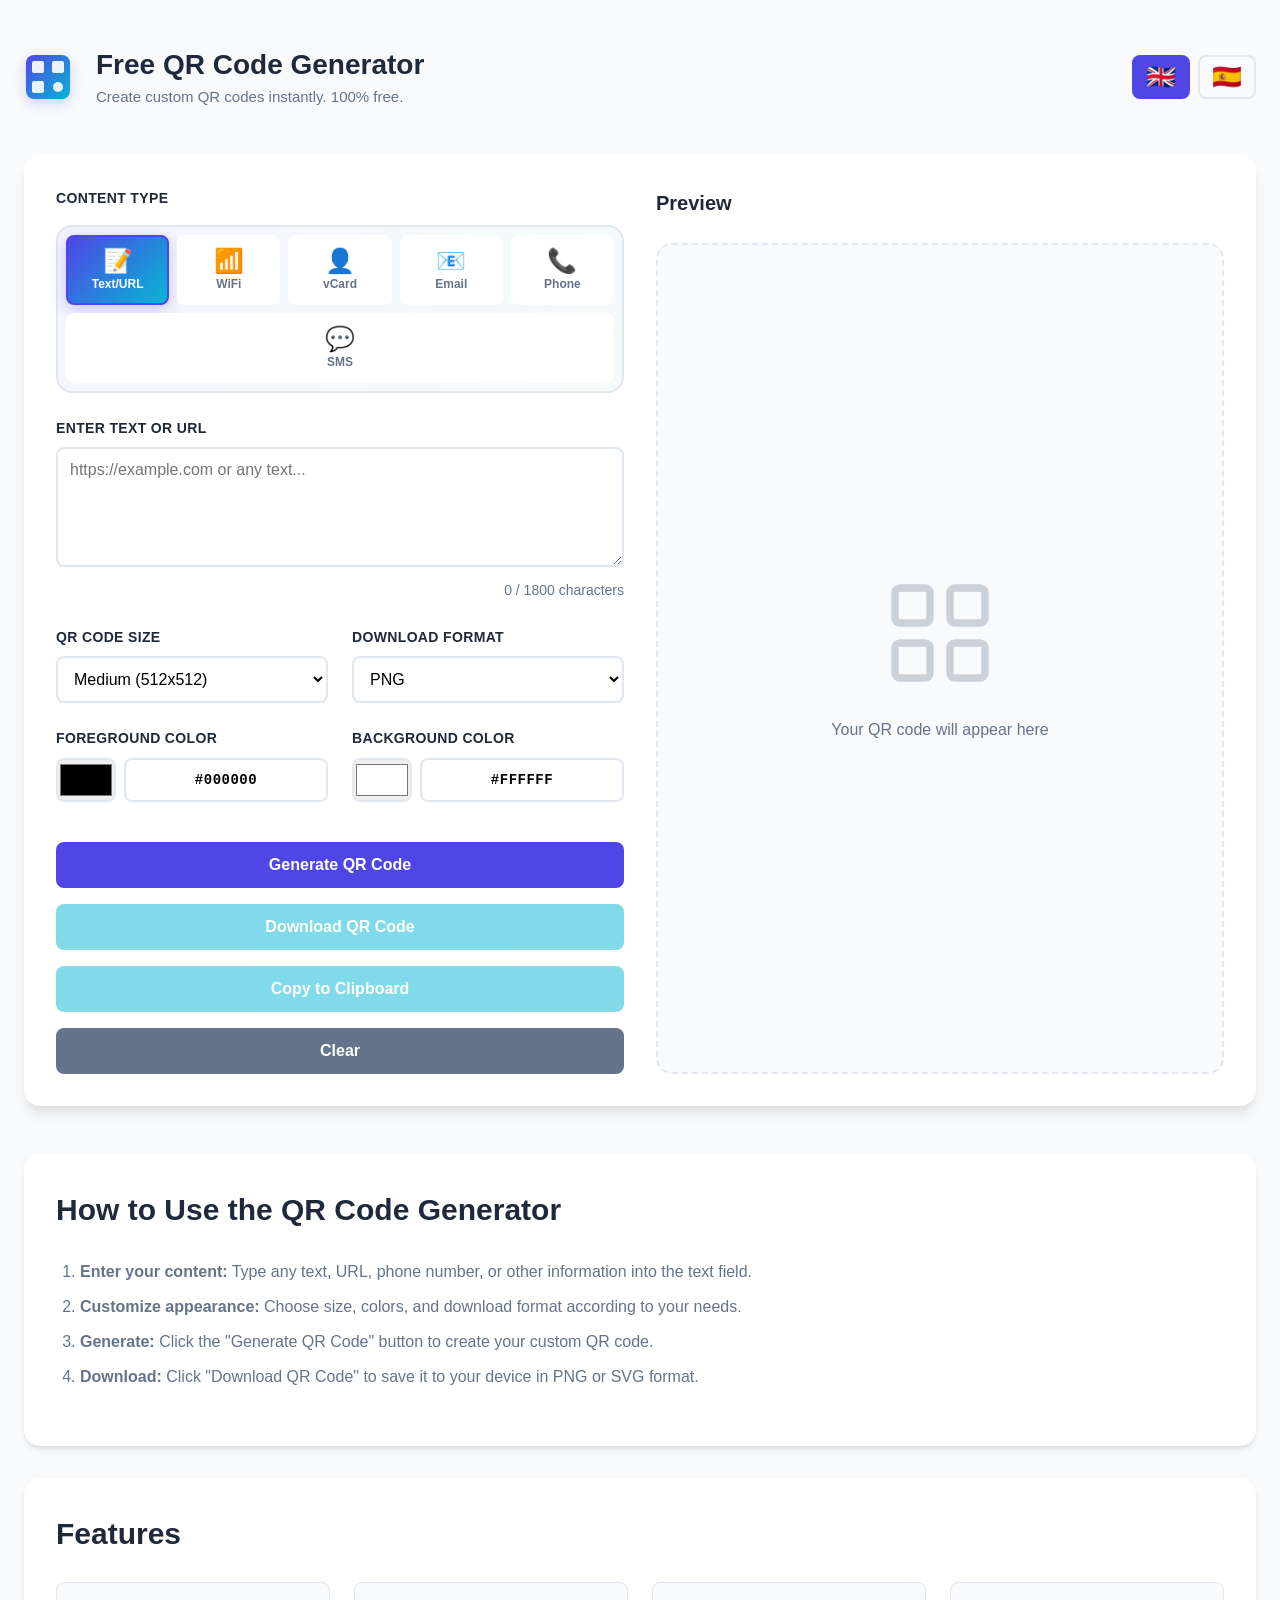
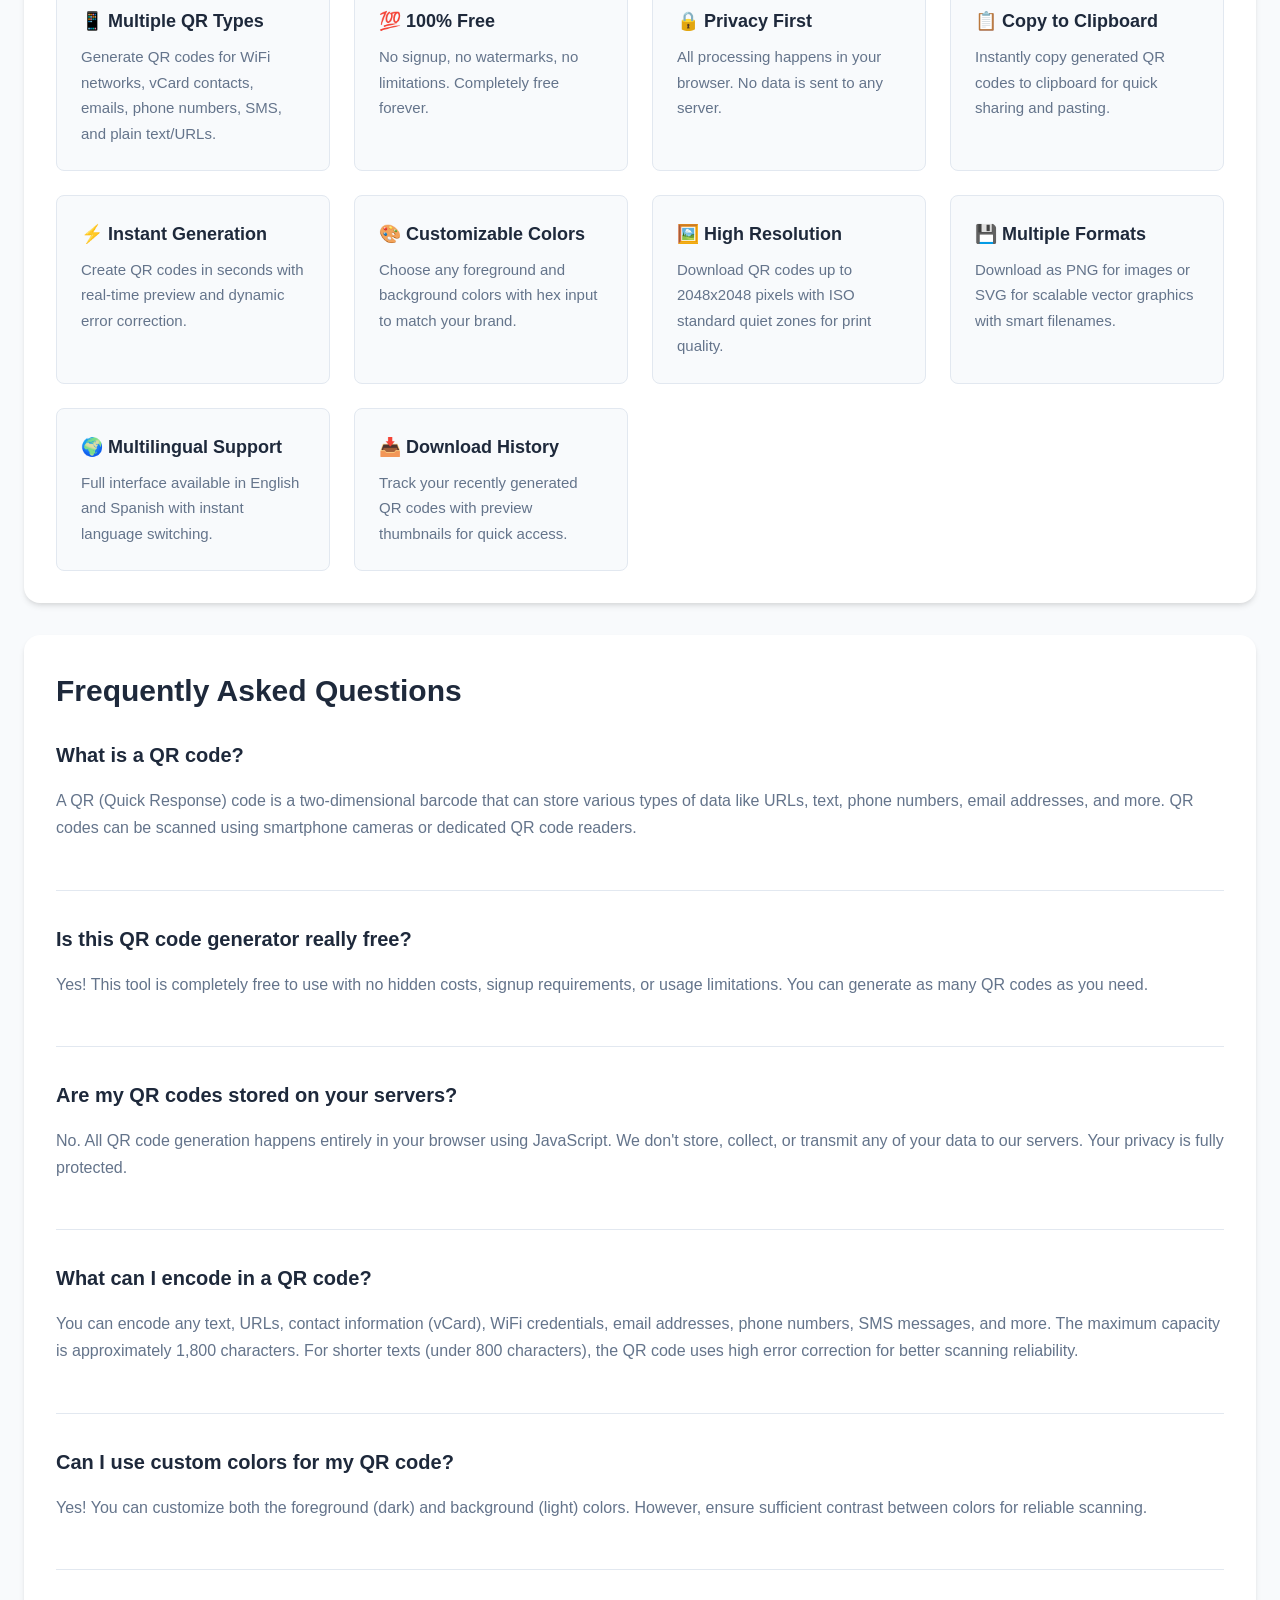
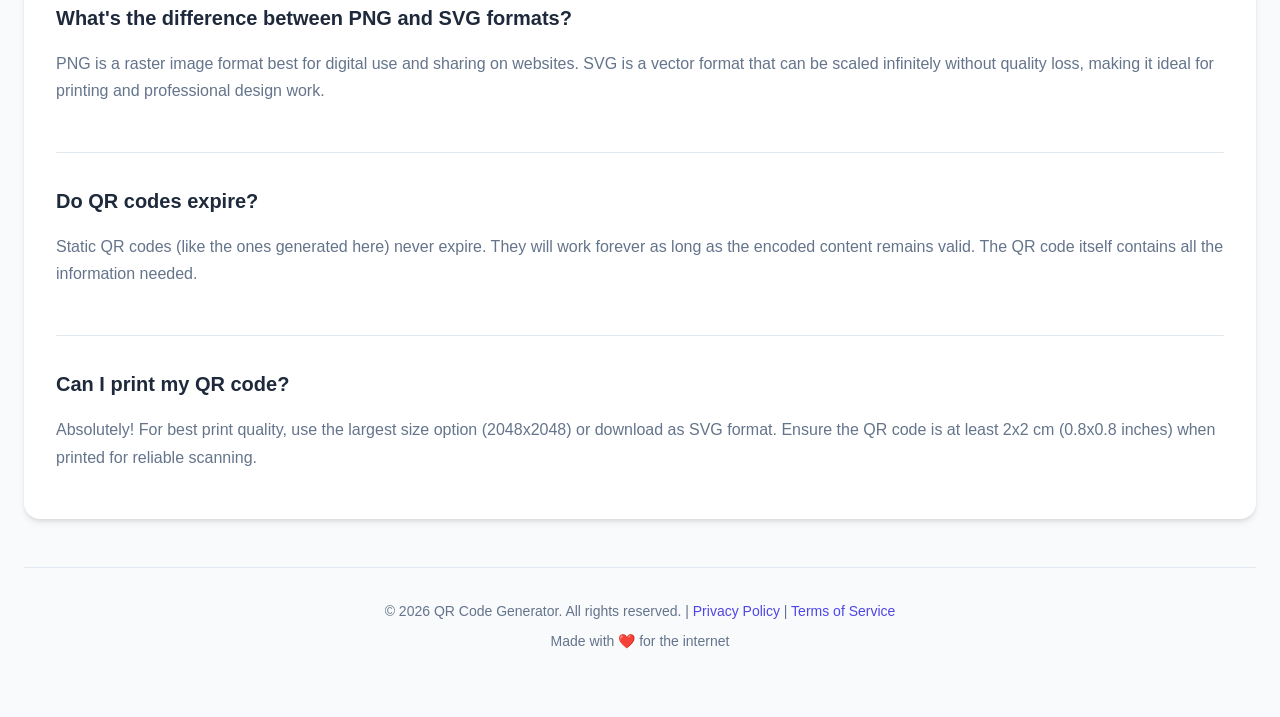
==== commit 70bdc206: "Revert "Redesign tabs to horizontal text-only style" This reverts commit 61bc6e60d5aa4eb0ec1db7fa672" ====
--- a/index.html
+++ b/index.html
@@ -113,27 +113,31 @@
                 <div class="input-panel">
                     <!-- Content Type Selector -->
                     <div class="content-type-tabs">
+                        <div class="tabs-label" data-i18n="contentTypeLabel">Content Type</div>
                         <div class="tabs-container">
                             <button class="tab-btn active" data-type="text" title="Plain Text or URL">
-                                <span class="tab-label" data-i18n="typeText">URL</span>
-                            </button>
-                            <button class="tab-btn" data-type="text" title="Plain Text">
-                                <span class="tab-label" data-i18n="typeTextPlain">TEXT</span>
+                                <span class="tab-icon">📝</span>
+                                <span class="tab-label" data-i18n="typeText">Text/URL</span>
+                            </button>
+                            <button class="tab-btn" data-type="wifi" title="WiFi Network">
+                                <span class="tab-icon">📶</span>
+                                <span class="tab-label" data-i18n="typeWifi">WiFi</span>
+                            </button>
+                            <button class="tab-btn" data-type="vcard" title="Contact Card (vCard)">
+                                <span class="tab-icon">👤</span>
+                                <span class="tab-label" data-i18n="typeVCard">vCard</span>
                             </button>
                             <button class="tab-btn" data-type="email" title="Email">
-                                <span class="tab-label" data-i18n="typeEmail">EMAIL</span>
+                                <span class="tab-icon">📧</span>
+                                <span class="tab-label" data-i18n="typeEmail">Email</span>
                             </button>
                             <button class="tab-btn" data-type="phone" title="Phone Number">
-                                <span class="tab-label" data-i18n="typePhone">PHONE</span>
+                                <span class="tab-icon">📞</span>
+                                <span class="tab-label" data-i18n="typePhone">Phone</span>
                             </button>
                             <button class="tab-btn" data-type="sms" title="SMS Message">
+                                <span class="tab-icon">💬</span>
                                 <span class="tab-label" data-i18n="typeSMS">SMS</span>
-                            </button>
-                            <button class="tab-btn" data-type="vcard" title="Contact Card (vCard)">
-                                <span class="tab-label" data-i18n="typeVCard">VCARD</span>
-                            </button>
-                            <button class="tab-btn" data-type="wifi" title="WiFi Network">
-                                <span class="tab-label" data-i18n="typeWifi">WIFI</span>
                             </button>
                         </div>
                     </div>
--- a/style.css
+++ b/style.css
@@ -207,55 +207,108 @@
 
 /* Content Type Tabs */
 .content-type-tabs {
-    margin-bottom: var(--spacing-md);
+    display: flex;
+    flex-direction: column;
+    gap: var(--spacing-sm);
+}
+
+.tabs-label {
+    font-weight: 600;
+    font-size: 0.875rem;
+    color: var(--text-primary);
+    text-transform: uppercase;
+    letter-spacing: 0.025em;
 }
 
 .tabs-container {
     display: flex;
     flex-wrap: wrap;
-    gap: 0;
-    background: #4A7C59;
+    gap: 0.5rem;
+    padding: 0.5rem;
+    background: linear-gradient(135deg, rgba(79, 70, 229, 0.05), rgba(16, 185, 129, 0.05));
+    border-radius: var(--radius-lg);
+    border: 2px solid var(--border-color);
+}
+
+.tab-btn {
+    flex: 1;
+    min-width: 100px;
+    display: flex;
+    flex-direction: column;
+    align-items: center;
+    gap: 0.25rem;
+    padding: 0.75rem 0.5rem;
+    background: white;
+    border: 2px solid transparent;
     border-radius: var(--radius-md);
-    overflow: hidden;
-    box-shadow: 0 2px 8px rgba(0, 0, 0, 0.1);
-}
-
-.tab-btn {
-    flex: 0 0 auto;
-    padding: 0.875rem 1.5rem;
-    background: transparent;
-    border: none;
-    border-right: 1px solid rgba(255, 255, 255, 0.15);
     cursor: pointer;
     transition: all 0.2s ease;
     font-family: inherit;
     position: relative;
-}
-
-.tab-btn:last-child {
-    border-right: none;
+    overflow: hidden;
+}
+
+.tab-btn::before {
+    content: '';
+    position: absolute;
+    top: 0;
+    left: 0;
+    right: 0;
+    bottom: 0;
+    background: linear-gradient(135deg, var(--primary-color), var(--secondary-color));
+    opacity: 0;
+    transition: opacity 0.2s ease;
+    z-index: 0;
+}
+
+.tab-btn:hover::before {
+    opacity: 0.05;
+}
+
+.tab-btn.active::before {
+    opacity: 0.1;
+}
+
+.tab-icon {
+    font-size: 1.5rem;
+    line-height: 1;
+    position: relative;
+    z-index: 1;
+    transition: transform 0.2s ease;
 }
 
 .tab-label {
-    font-size: 0.875rem;
+    font-size: 0.75rem;
     font-weight: 600;
-    color: rgba(255, 255, 255, 0.85);
-    text-transform: uppercase;
-    letter-spacing: 0.05em;
-    white-space: nowrap;
-    display: block;
+    color: var(--text-secondary);
+    text-align: center;
+    position: relative;
+    z-index: 1;
+    transition: color 0.2s ease;
 }
 
 .tab-btn:hover {
-    background: rgba(255, 255, 255, 0.1);
+    border-color: var(--primary-color);
+    transform: translateY(-2px);
+    box-shadow: 0 4px 12px rgba(79, 70, 229, 0.15);
+}
+
+.tab-btn:hover .tab-icon {
+    transform: scale(1.1);
 }
 
 .tab-btn:hover .tab-label {
-    color: white;
+    color: var(--text-primary);
 }
 
 .tab-btn.active {
-    background: #5A9B6D;
+    background: linear-gradient(135deg, var(--primary-color), var(--secondary-color));
+    border-color: var(--primary-color);
+    box-shadow: 0 4px 16px rgba(79, 70, 229, 0.3);
+}
+
+.tab-btn.active::before {
+    opacity: 0;
 }
 
 .tab-btn.active .tab-label {
@@ -263,37 +316,37 @@
     font-weight: 700;
 }
 
-/* Mobile: Scrollable horizontal tabs */
-@media (max-width: 768px) {
+.tab-btn:active {
+    transform: translateY(0);
+}
+
+/* Mobile: Stack tabs in 2 columns */
+@media (max-width: 600px) {
     .tabs-container {
-        overflow-x: auto;
-        flex-wrap: nowrap;
-        -webkit-overflow-scrolling: touch;
-        scrollbar-width: none; /* Firefox */
-        -ms-overflow-style: none; /* IE/Edge */
-    }
-    
-    .tabs-container::-webkit-scrollbar {
-        display: none; /* Chrome/Safari */
+        gap: 0.4rem;
     }
     
     .tab-btn {
-        padding: 0.75rem 1.25rem;
+        flex: 1 1 calc(50% - 0.2rem);
+        min-width: 0;
+        padding: 0.6rem 0.4rem;
+    }
+    
+    .tab-icon {
+        font-size: 1.25rem;
     }
     
     .tab-label {
-        font-size: 0.8125rem;
-    }
-}
-
-@media (max-width: 480px) {
+        font-size: 0.65rem;
+    }
+}
+
+/* Very small screens: Single column */
+@media (max-width: 380px) {
     .tab-btn {
-        padding: 0.625rem 1rem;
-    }
-    
-    .tab-label {
-        font-size: 0.75rem;
-        letter-spacing: 0.03em;
+        flex: 1 1 100%;
+    }
+}
 
 .input-group {
     display: flex;
